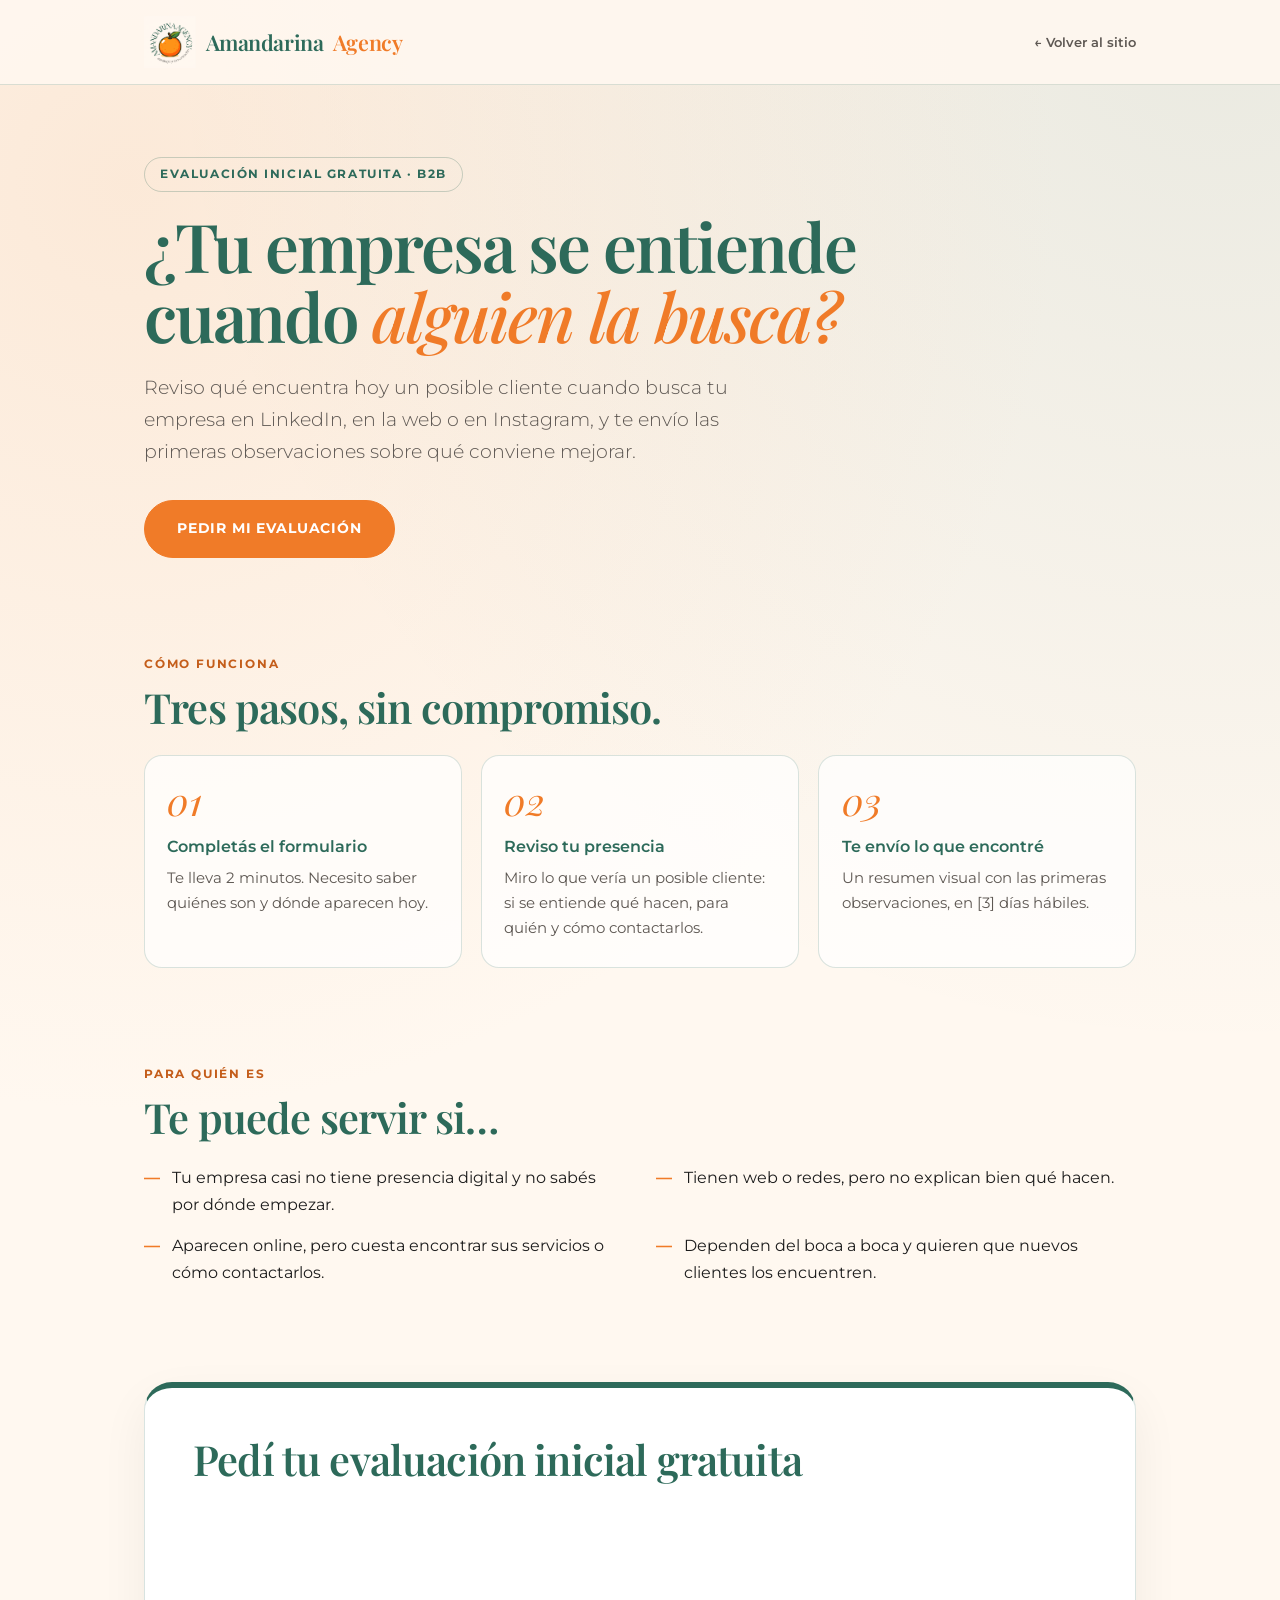
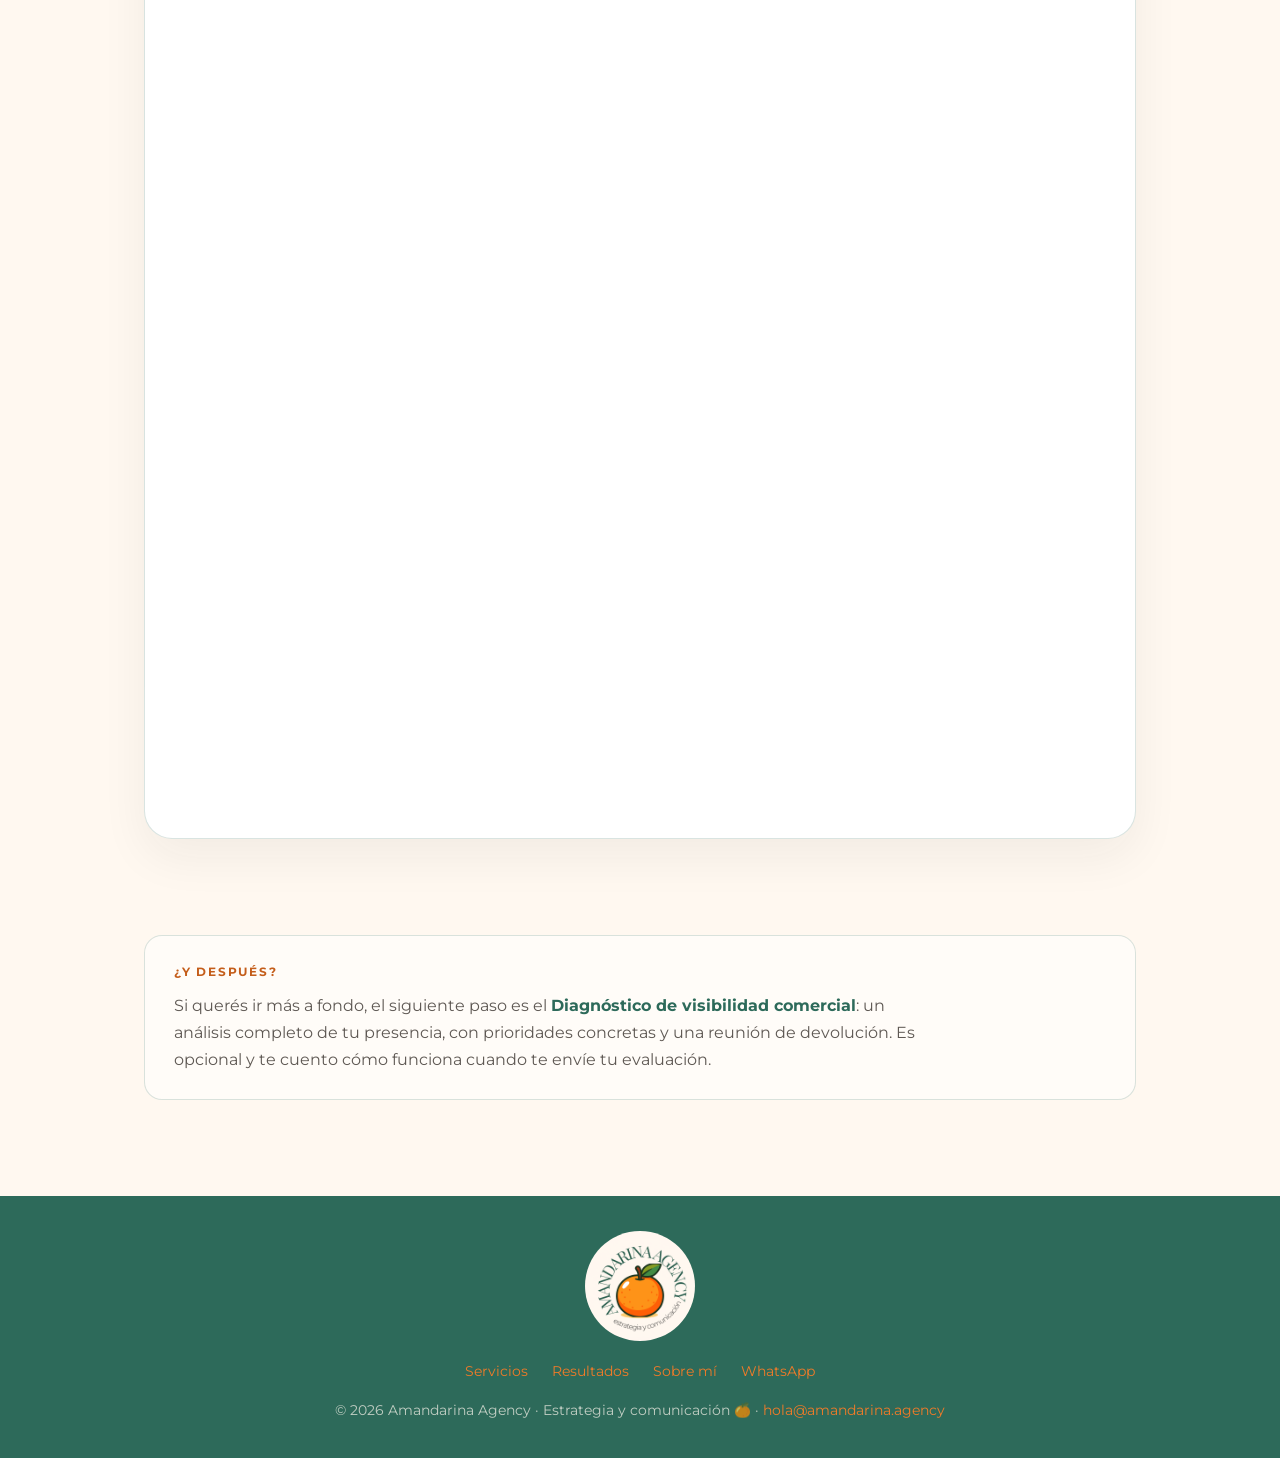
==== evaluacion.html @ 292bc532 "Update evaluacion.html" ====
<!DOCTYPE html>
<html lang="es">
<head>
    <meta charset="UTF-8">
    <meta name="viewport" content="width=device-width, initial-scale=1.0">
    <title>Evaluación inicial gratuita — Amandarina Agency</title>
    <meta name="description" content="Evaluación inicial gratuita: reviso qué encuentra hoy un posible cliente cuando busca tu empresa y te envío las primeras observaciones.">
    <link rel="icon" href="estrategia y comunicacion.png">
    <link rel="canonical" href="https://amandarina.agency/evaluacion">
    <meta property="og:title" content="Evaluación inicial gratuita · Amandarina Agency">
    <meta property="og:description" content="¿Tu empresa se entiende cuando alguien la busca? Reviso qué encuentra hoy un posible cliente y te envío las primeras observaciones.">
    <meta property="og:image" content="https://amandarina.agency/estrategia%20y%20comunicacion.png">
    <link rel="preconnect" href="https://fonts.googleapis.com">
    <link rel="preconnect" href="https://fonts.gstatic.com" crossorigin>
    <link href="https://fonts.googleapis.com/css2?family=Playfair+Display:ital,wght@0,400;0,600;1,500&family=Playfair+Display+SC:wght@400;700&family=Montserrat:wght@300;400;500;600;700&display=swap" rel="stylesheet">
    <style>
        :root {
            --color-bg: #FFF8F0;
            --color-text: #1C1C1C;
            --color-text-soft: #5E5853;
            --color-accent: #F07B28;
            --color-accent-dark: #C45D1A;
            --color-green: #2D6A5A;
            --color-border: rgba(45, 106, 90, 0.18);
            --font-heading: 'Playfair Display', Georgia, serif;
            --font-heading-sc: 'Playfair Display SC', Georgia, serif;
            --font-body: 'Montserrat', system-ui, sans-serif;
            --max-width: 1040px;
            --radius-lg: 28px;
            --radius-md: 18px;
        }
        *, *::before, *::after { box-sizing: border-box; margin: 0; padding: 0; }
        body {
            font-family: var(--font-body);
            color: var(--color-text);
            background:
                radial-gradient(circle at 10% 6%, rgba(246, 209, 177, 0.38), transparent 30%),
                radial-gradient(circle at 95% 0%, rgba(45, 106, 90, 0.10), transparent 32%),
                var(--color-bg);
            line-height: 1.7;
            font-size: 16px;
            -webkit-font-smoothing: antialiased;
        }
        a { color: var(--color-accent-dark); text-decoration: none; }
        a:hover { color: var(--color-green); }
        .container { max-width: var(--max-width); margin: 0 auto; padding: 0 1.5rem; }

        .nav { border-bottom: 1px solid var(--color-border); background: rgba(255, 248, 240, 0.9); }
        .nav-inner { max-width: var(--max-width); margin: 0 auto; padding: 1rem 1.5rem; display: flex; justify-content: space-between; align-items: center; gap: 1rem; }
        .nav-logo { font-family: var(--font-heading); font-size: 1.35rem; font-weight: 600; color: var(--color-green); letter-spacing: -0.02em; display: flex; align-items: center; gap: 0.6rem; }
        .nav-logo img { width: 52px; height: 52px; }
        .nav-logo span { color: var(--color-accent); }
        .nav-back { font-size: 0.82rem; font-weight: 600; color: var(--color-text-soft); }

        .hero { padding: 4.5rem 0 3rem; }
        .tag { display: inline-block; font-size: 0.75rem; font-weight: 700; letter-spacing: 0.13em; text-transform: uppercase; color: var(--color-green); padding: 0.4rem 0.95rem; border: 1px solid rgba(45, 106, 90, 0.25); border-radius: 50px; margin-bottom: 1.2rem; }
        h1 { font-family: var(--font-heading); font-weight: 600; font-size: clamp(2.3rem, 5.5vw, 4.2rem); line-height: 1.04; letter-spacing: -0.03em; color: var(--color-green); max-width: 820px; margin-bottom: 1.3rem; text-wrap: balance; }
        h1 em { color: var(--color-accent); font-weight: 500; }
        .hero-sub { font-size: clamp(1rem, 1.6vw, 1.18rem); font-weight: 300; color: var(--color-text-soft); max-width: 640px; margin-bottom: 2rem; }

        .btn { display: inline-flex; align-items: center; justify-content: center; padding: 1rem 2rem; min-height: 48px; background: var(--color-accent); color: #fff; font-family: var(--font-body); font-size: 0.86rem; font-weight: 700; letter-spacing: 0.06em; text-transform: uppercase; border: 1px solid var(--color-accent); border-radius: 50px; cursor: pointer; transition: all 0.3s ease; }
        .btn:hover { background: var(--color-accent-dark); border-color: var(--color-accent-dark); color: #fff; }
        .btn:disabled { opacity: 0.6; cursor: wait; }

        .section { padding: 3rem 0; }
        .label { font-size: 0.75rem; font-weight: 700; letter-spacing: 0.15em; text-transform: uppercase; color: var(--color-accent-dark); margin-bottom: 0.6rem; }
        h2 { font-family: var(--font-heading); font-weight: 600; font-size: clamp(1.8rem, 3.6vw, 2.6rem); line-height: 1.1; color: var(--color-green); margin-bottom: 1.6rem; letter-spacing: -0.02em; }

        .steps { display: grid; grid-template-columns: repeat(3, minmax(0, 1fr)); gap: 1.2rem; }
        .step { background: rgba(255, 255, 255, 0.7); border: 1px solid var(--color-border); border-radius: var(--radius-md); padding: 1.6rem 1.4rem; }
        .step-number { font-family: var(--font-heading); font-style: italic; font-size: 2.4rem; line-height: 1; color: var(--color-accent); margin-bottom: 0.8rem; }
        .step h3 { font-size: 1rem; font-weight: 600; color: var(--color-green); margin-bottom: 0.4rem; }
        .step p { font-size: 0.92rem; color: var(--color-text-soft); font-weight: 400; }

        .fit { display: grid; grid-template-columns: repeat(2, minmax(0, 1fr)); gap: 0.9rem 2rem; list-style: none; }
        .fit li { display: flex; gap: 0.75rem; font-size: 0.98rem; color: var(--color-text); }
        .fit li::before { content: '—'; color: var(--color-accent); font-weight: 700; flex-shrink: 0; }

        .form-wrap { background: #FFFFFF; border: 1px solid var(--color-border); border-top: 6px solid var(--color-green); border-radius: var(--radius-lg); padding: clamp(1.8rem, 4vw, 3rem); box-shadow: 0 18px 48px rgba(28,28,28,0.06); }
        .form-wrap h2 { margin-bottom: 0.5rem; }
        .form-wrap .form-intro { color: var(--color-text-soft); margin-bottom: 1.5rem; font-weight: 300; }
        .form-wrap iframe { display: block; width: 100%; border: 0; }
        form { display: grid; grid-template-columns: repeat(2, minmax(0, 1fr)); gap: 1.2rem 1.4rem; }
        .field { display: flex; flex-direction: column; gap: 0.4rem; }
        .field.full { grid-column: 1 / -1; }
        label, legend { font-size: 0.85rem; font-weight: 600; color: var(--color-bg); }
        .hint { font-weight: 400; color: rgba(255, 248, 240, 0.72); }
        input[type="text"], input[type="email"], input[type="tel"], input[type="url"], textarea {
            width: 100%; font-family: var(--font-body); font-size: 0.95rem; color: var(--color-text);
            background: var(--color-bg); border: 1px solid transparent; border-radius: 12px; padding: 0.8rem 1rem; min-height: 48px;
        }
        textarea { min-height: 110px; resize: vertical; }
        input:focus, textarea:focus { outline: 3px solid var(--color-accent); outline-offset: 1px; }
        fieldset { border: none; display: flex; flex-direction: column; gap: 0.55rem; }
        .radio { display: flex; align-items: center; gap: 0.7rem; font-size: 0.95rem; font-weight: 400; cursor: pointer; min-height: 32px; }
        .radio input { width: 18px; height: 18px; accent-color: var(--color-accent); }
        .form-footer { grid-column: 1 / -1; display: flex; flex-wrap: wrap; align-items: center; gap: 1rem 1.6rem; margin-top: 0.4rem; }
        .form-note { font-size: 0.82rem; color: rgba(255, 248, 240, 0.78); max-width: 460px; }
        .form-status { grid-column: 1 / -1; font-size: 0.95rem; }
        .success { display: none; text-align: center; padding: 2rem 1rem; }
        .success h3 { font-family: var(--font-heading); font-size: 1.9rem; font-weight: 600; margin-bottom: 0.6rem; }
        .success p { color: rgba(255, 248, 240, 0.85); max-width: 520px; margin: 0 auto; }

        .next { border: 1px solid var(--color-border); border-radius: var(--radius-md); padding: 1.6rem 1.8rem; background: rgba(255, 255, 255, 0.55); }
        .next p { color: var(--color-text-soft); max-width: 760px; }
        .next strong { color: var(--color-green); }

        .proof-mini { margin-top: 2.2rem; display: flex; align-items: center; gap: 1.4rem; padding: 1.3rem 1.6rem; border: 1px solid var(--color-border); border-radius: var(--radius-md); background: rgba(255, 255, 255, 0.55); }
        .proof-mini-num { font-family: var(--font-heading); font-size: 2.8rem; line-height: 1; font-weight: 600; color: var(--color-accent); flex-shrink: 0; }
        .proof-mini p { color: var(--color-text-soft); font-size: 0.95rem; }
        .proof-mini strong { color: var(--color-green); }
        .proof-mini a { font-weight: 600; white-space: nowrap; }
        .footer-logo { width: 110px; height: 110px; border-radius: 50%; margin: 0 auto 1.2rem; display: block; }
        .footer-links { display: flex; gap: 1.5rem; justify-content: center; margin-bottom: 1rem; list-style: none; flex-wrap: wrap; }
        .footer { margin-top: 3rem; background: var(--color-green); color: rgba(255, 248, 240, 0.7); padding: 2.2rem 1.5rem; text-align: center; font-size: 0.85rem; }
        .footer a { color: var(--color-accent); }

        @media (max-width: 760px) {
            .steps, .fit, form { grid-template-columns: 1fr; }
            .proof-mini { flex-direction: column; align-items: flex-start; }
            .hero { padding-top: 3rem; }
        }
    </style>
</head>
<body>

    <nav class="nav">
        <div class="nav-inner">
            <a href="index.html" class="nav-logo"><img src="estrategia y comunicacion.png" alt="">Amandarina <span>Agency</span></a>
            <a href="index.html" class="nav-back">← Volver al sitio</a>
        </div>
    </nav>

    <main>
        <section class="hero">
            <div class="container">
                <div class="tag">Evaluación inicial gratuita · B2B</div>
                <h1>¿Tu empresa se entiende cuando <em>alguien la busca?</em></h1>
                <p class="hero-sub">Reviso qué encuentra hoy un posible cliente cuando busca tu empresa en LinkedIn, en la web o en Instagram, y te envío las primeras observaciones sobre qué conviene mejorar.</p>
                <a href="#formulario" class="btn">Pedir mi evaluación</a>
            </div>
        </section>

        <section class="section">
            <div class="container">
                <div class="label">Cómo funciona</div>
                <h2>Tres pasos, sin compromiso.</h2>
                <div class="steps">
                    <div class="step">
                        <div class="step-number">01</div>
                        <h3>Completás el formulario</h3>
                        <p>Te lleva 2 minutos. Necesito saber quiénes son y dónde aparecen hoy.</p>
                    </div>
                    <div class="step">
                        <div class="step-number">02</div>
                        <h3>Reviso tu presencia</h3>
                        <p>Miro lo que vería un posible cliente: si se entiende qué hacen, para quién y cómo contactarlos.</p>
                    </div>
                    <div class="step">
                        <div class="step-number">03</div>
                        <h3>Te envío lo que encontré</h3>
                        <p>Un resumen visual con las primeras observaciones, en [3] días hábiles.</p>
                    </div>
                </div>
            </div>
        </section>

        <section class="section">
            <div class="container">
                <div class="label">Para quién es</div>
                <h2>Te puede servir si…</h2>
                <ul class="fit">
                    <li>Tu empresa casi no tiene presencia digital y no sabés por dónde empezar.</li>
                    <li>Tienen web o redes, pero no explican bien qué hacen.</li>
                    <li>Aparecen online, pero cuesta encontrar sus servicios o cómo contactarlos.</li>
                    <li>Dependen del boca a boca y quieren que nuevos clientes los encuentren.</li>
                </ul>
              </div>
        </section>

        <section class="section" id="formulario">
            <div class="container">
                <div class="form-wrap">
                    <h2>Pedí tu evaluación inicial gratuita</h2>
             <iframe data-tally-src="https://tally.so/embed/kdV4Rd?alignLeft=1&amp;hideTitle=1&amp;transparentBackground=1&amp;dynamicHeight=1" loading="lazy" width="100%" height="900" frameborder="0" marginheight="0" marginwidth="0" title="Evaluación inicial gratuita"></iframe>
                </div>
            </div>
        </section>

        <section class="section">
            <div class="container">
                <div class="next">
                    <div class="label">¿Y después?</div>
                    <p>Si querés ir más a fondo, el siguiente paso es el <strong>Diagnóstico de visibilidad comercial</strong>: un análisis completo de tu presencia, con prioridades concretas y una reunión de devolución. Es opcional y te cuento cómo funciona cuando te envíe tu evaluación.</p>
                </div>
            </div>
        </section>
    </main>

    <footer class="footer">
        <img src="estrategia y comunicacion.png" alt="Amandarina Agency" class="footer-logo">
        <ul class="footer-links">
            <li><a href="index.html#servicios">Servicios</a></li>
            <li><a href="index.html#clientes">Resultados</a></li>
            <li><a href="index.html#sobre-mi">Sobre mí</a></li>
            <li><a href="https://wa.me/5492994624587" target="_blank" rel="noopener noreferrer">WhatsApp</a></li>
        </ul>
        <p>© 2026 Amandarina Agency · Estrategia y comunicación 🍊 · <a href="mailto:hola@amandarina.agency">hola@amandarina.agency</a></p>
    </footer>

    <script>
        var d = document, w = "https://tally.so/widgets/embed.js";
        var v = function () { if (typeof Tally !== "undefined") { Tally.loadEmbeds(); } else { d.querySelectorAll("iframe[data-tally-src]:not([src])").forEach(function (e) { e.src = e.dataset.tallySrc; }); } };
        if (typeof Tally !== "undefined") { v(); } else if (d.querySelector('script[src="' + w + '"]') == null) { var s = d.createElement("script"); s.src = w; s.onload = v; s.onerror = v; d.body.appendChild(s); }
    </script>
</body>
</html>
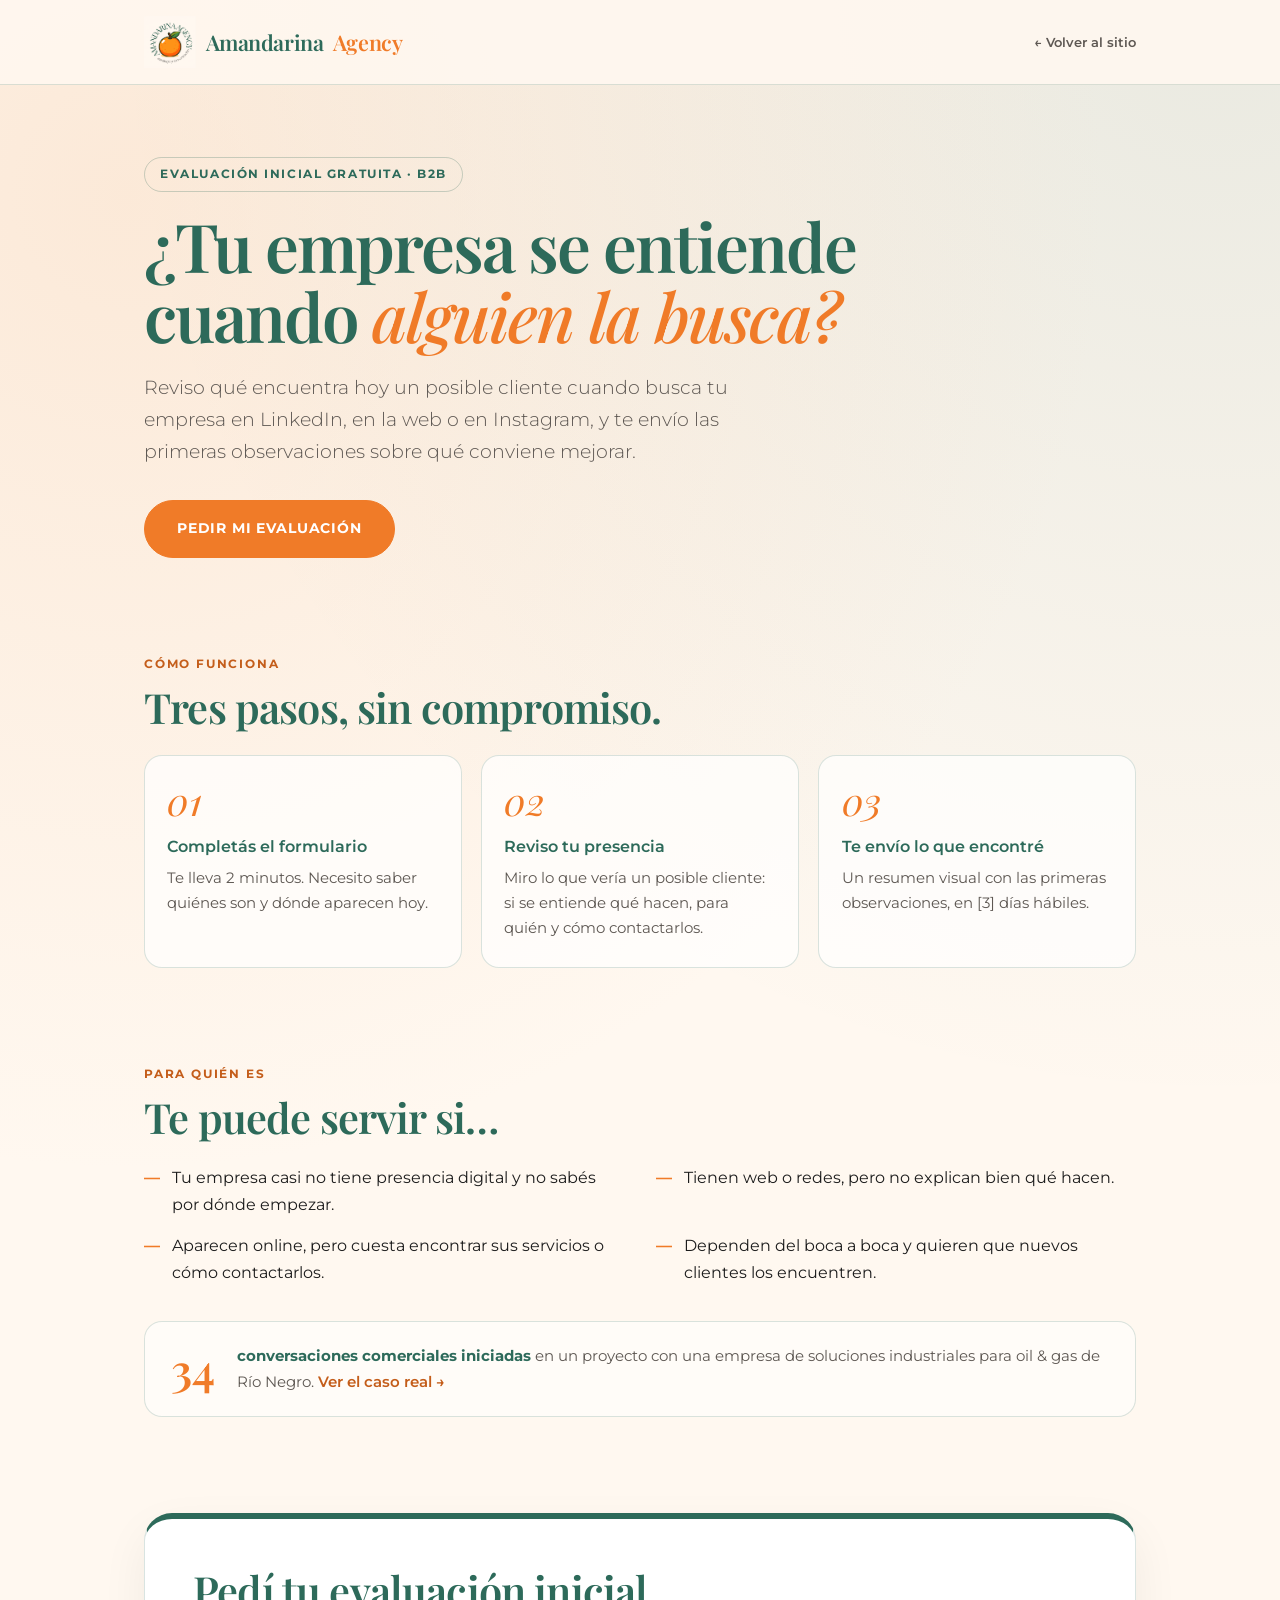
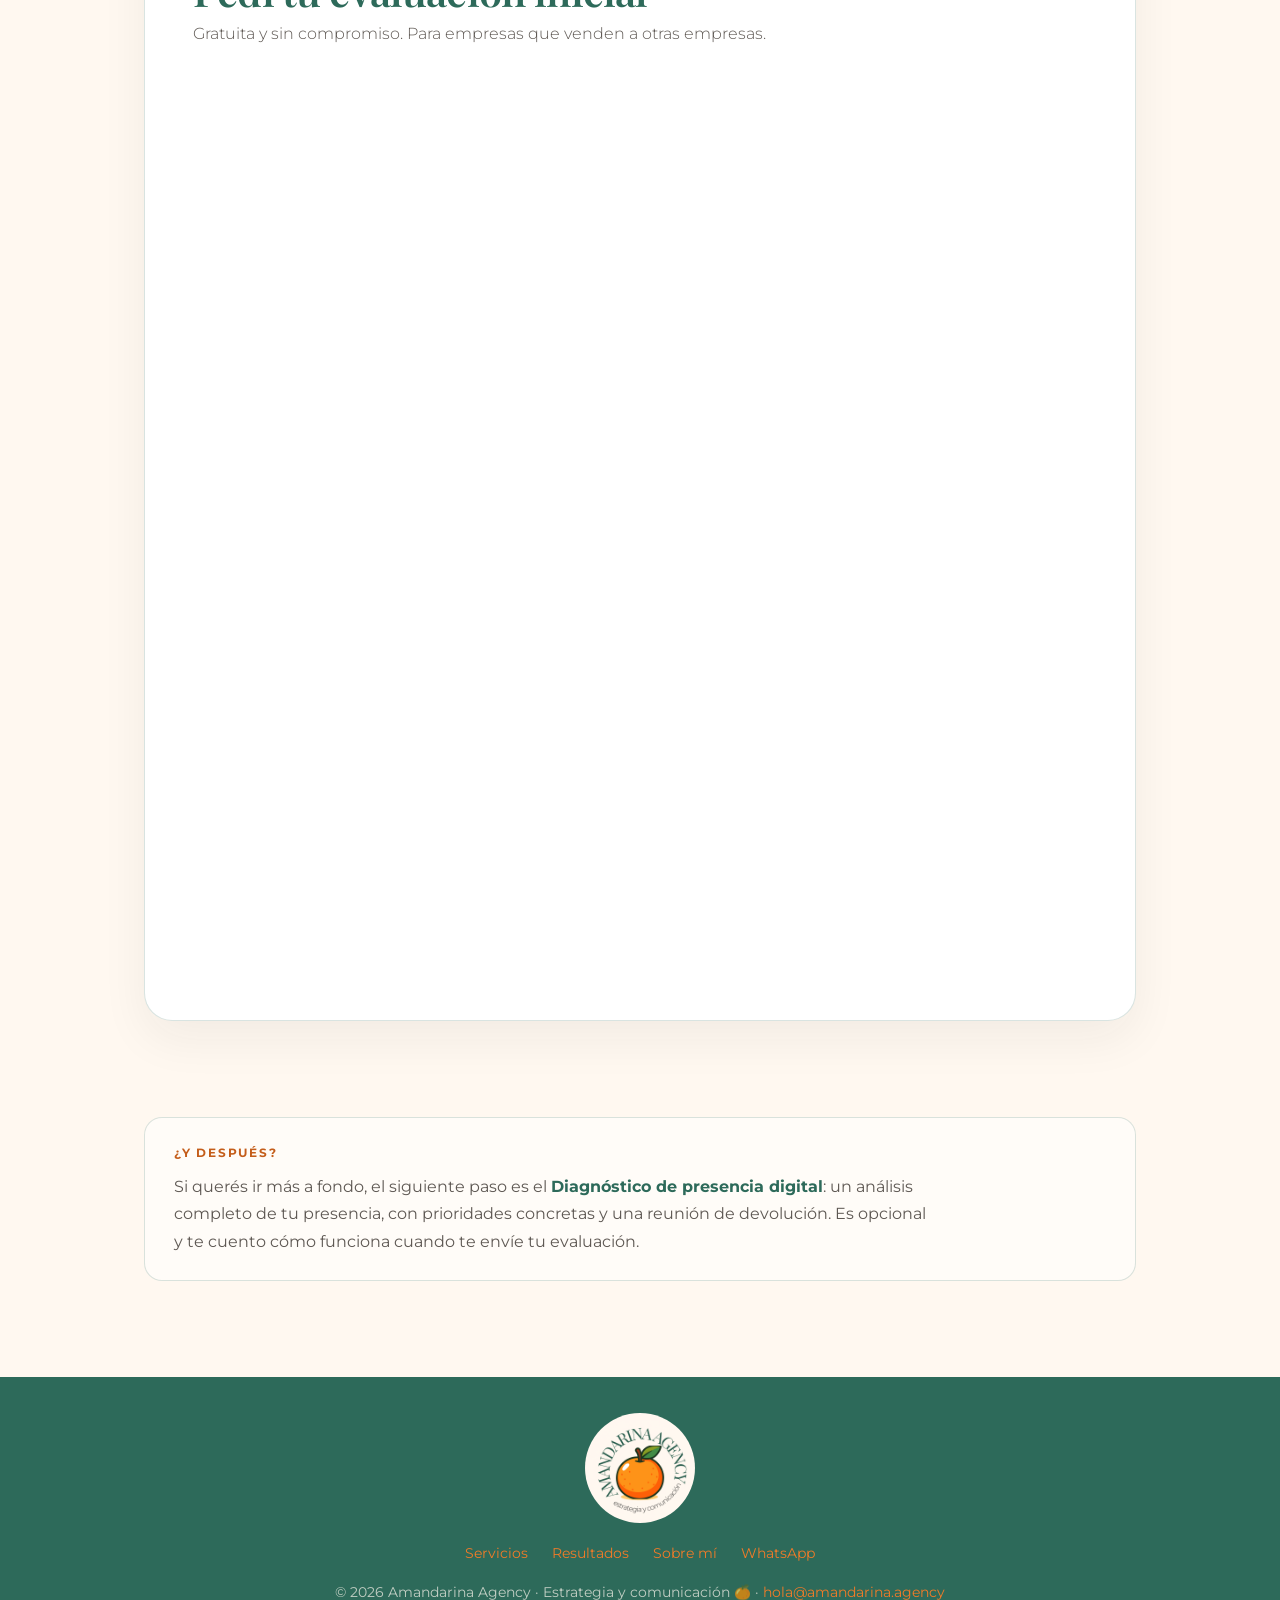
==== commit c02c7021: "Add files via upload" ====
--- a/evaluacion.html
+++ b/evaluacion.html
@@ -175,14 +175,19 @@
                     <li>Aparecen online, pero cuesta encontrar sus servicios o cómo contactarlos.</li>
                     <li>Dependen del boca a boca y quieren que nuevos clientes los encuentren.</li>
                 </ul>
-              </div>
+                <div class="proof-mini">
+                    <div class="proof-mini-num">34</div>
+                    <p><strong>conversaciones comerciales iniciadas</strong> en un proyecto con una empresa de soluciones industriales para oil &amp; gas de Río Negro. <a href="index.html#clientes">Ver el caso real →</a></p>
+                </div>
+            </div>
         </section>
 
         <section class="section" id="formulario">
             <div class="container">
                 <div class="form-wrap">
-                    <h2>Pedí tu evaluación inicial gratuita</h2>
-             <iframe data-tally-src="https://tally.so/embed/kdV4Rd?alignLeft=1&amp;hideTitle=1&amp;transparentBackground=1&amp;dynamicHeight=1" loading="lazy" width="100%" height="900" frameborder="0" marginheight="0" marginwidth="0" title="Evaluación inicial gratuita"></iframe>
+                    <h2>Pedí tu evaluación inicial</h2>
+                    <p class="form-intro">Gratuita y sin compromiso. Para empresas que venden a otras empresas.</p>
+                    <iframe data-tally-src="https://tally.so/embed/kdV4Rd?alignLeft=1&amp;hideTitle=1&amp;transparentBackground=1&amp;dynamicHeight=1" loading="lazy" width="100%" height="900" frameborder="0" marginheight="0" marginwidth="0" title="Evaluación inicial gratuita"></iframe>
                 </div>
             </div>
         </section>
@@ -191,7 +196,7 @@
             <div class="container">
                 <div class="next">
                     <div class="label">¿Y después?</div>
-                    <p>Si querés ir más a fondo, el siguiente paso es el <strong>Diagnóstico de visibilidad comercial</strong>: un análisis completo de tu presencia, con prioridades concretas y una reunión de devolución. Es opcional y te cuento cómo funciona cuando te envíe tu evaluación.</p>
+                    <p>Si querés ir más a fondo, el siguiente paso es el <strong>Diagnóstico de presencia digital</strong>: un análisis completo de tu presencia, con prioridades concretas y una reunión de devolución. Es opcional y te cuento cómo funciona cuando te envíe tu evaluación.</p>
                 </div>
             </div>
         </section>
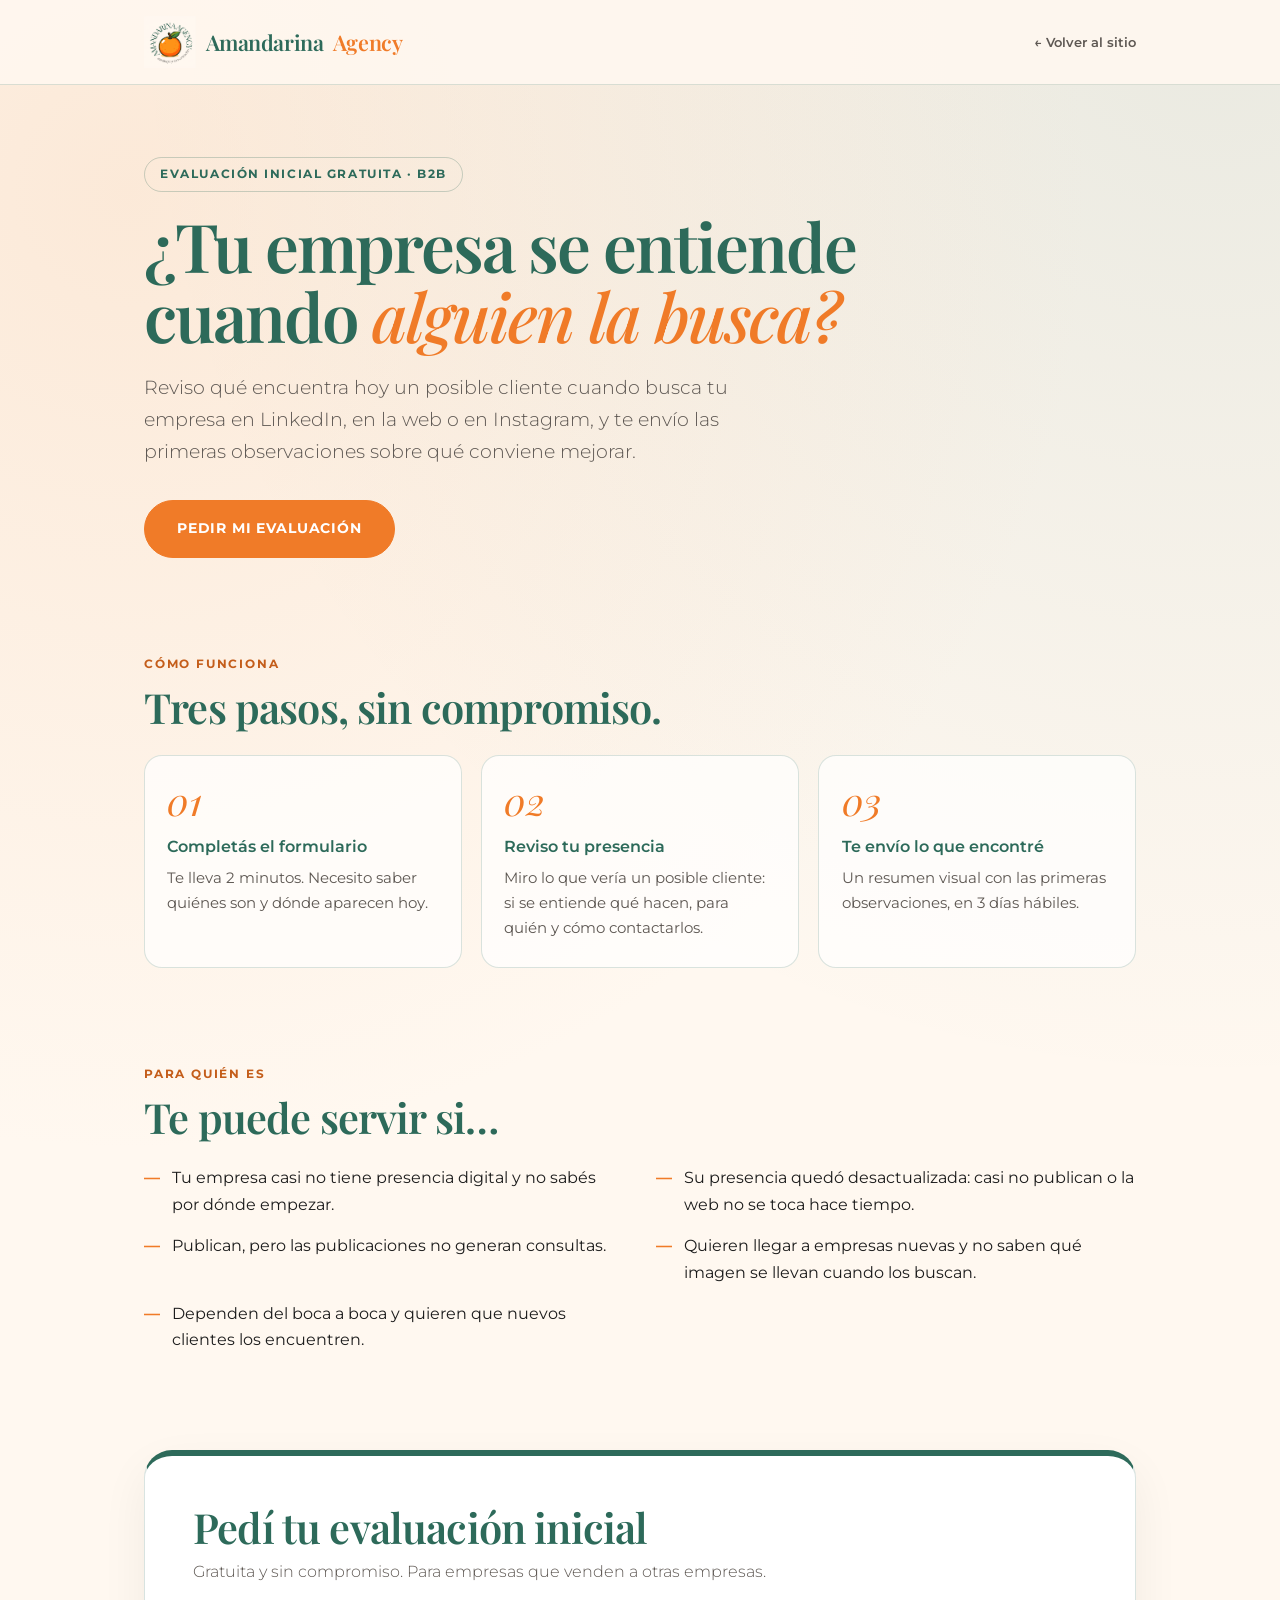
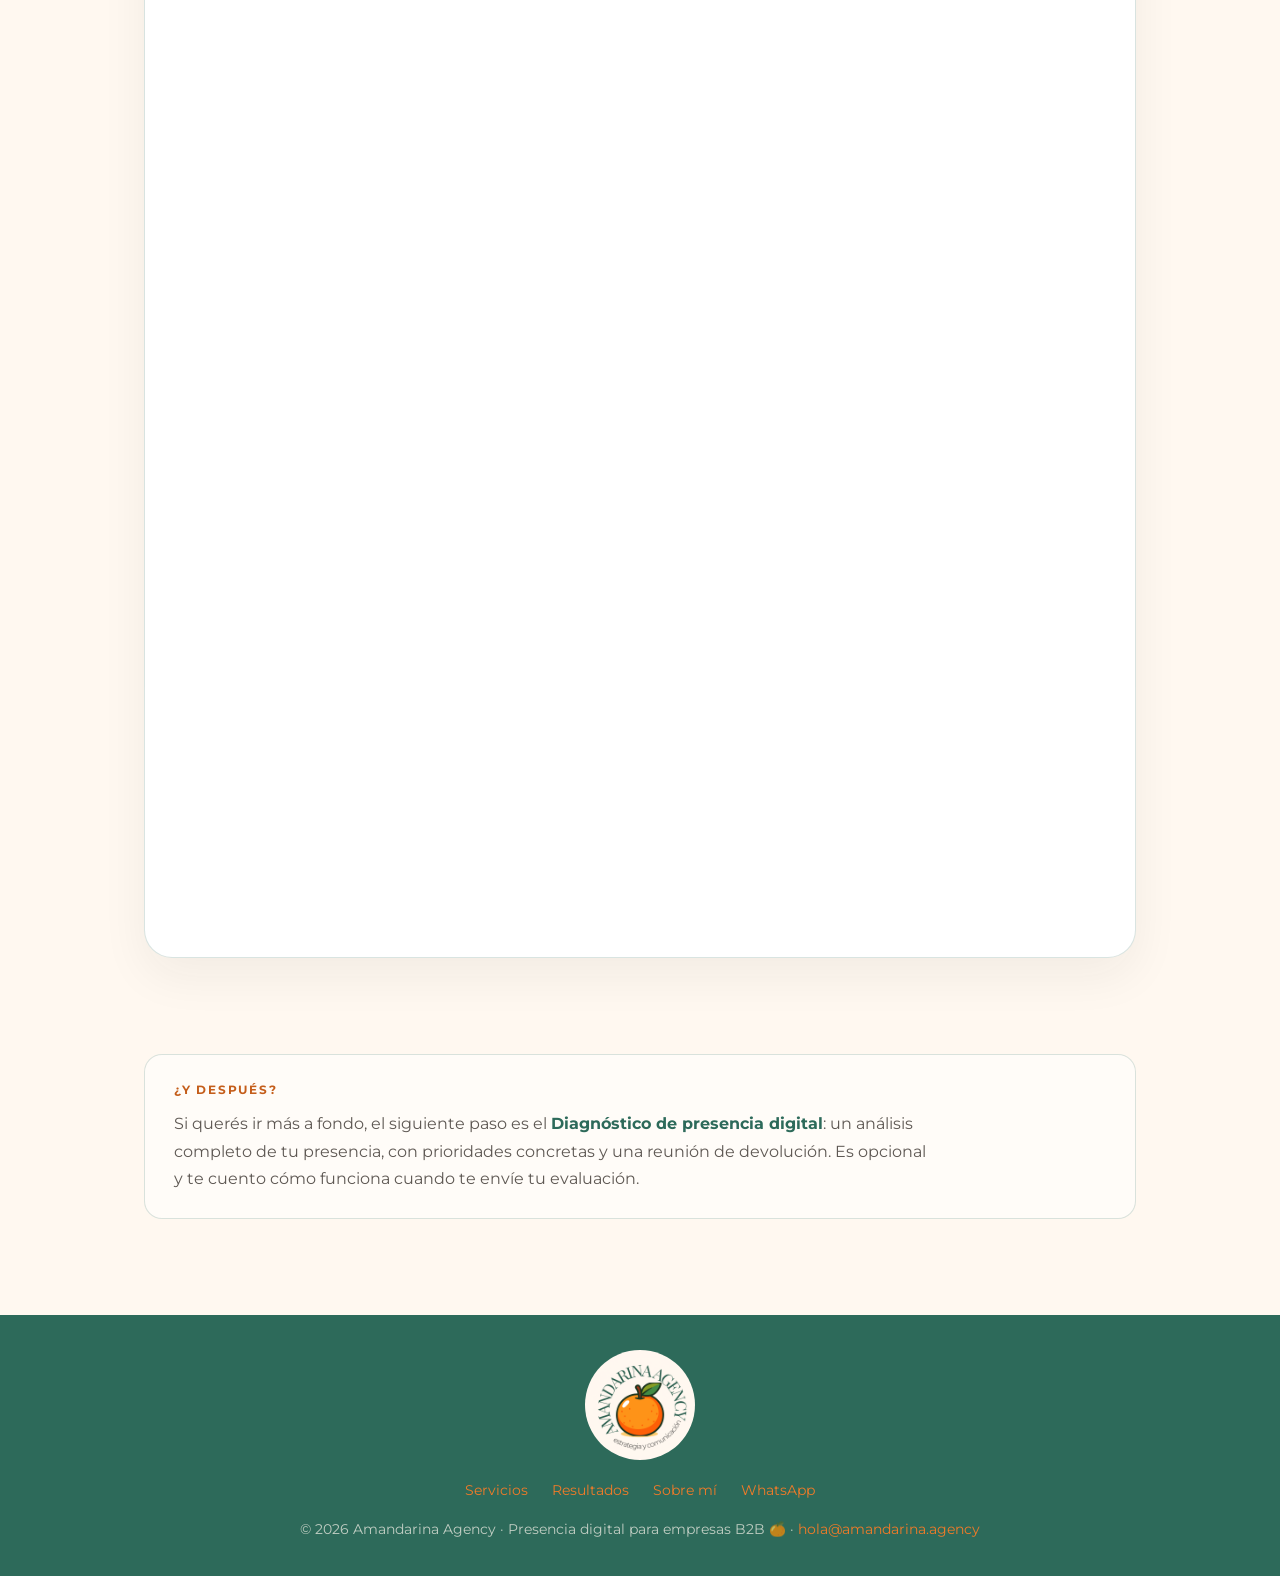
==== commit d07c3e8b: "Add files via upload" ====
--- a/evaluacion.html
+++ b/evaluacion.html
@@ -159,7 +159,7 @@
                     <div class="step">
                         <div class="step-number">03</div>
                         <h3>Te envío lo que encontré</h3>
-                        <p>Un resumen visual con las primeras observaciones, en [3] días hábiles.</p>
+                        <p>Un resumen visual con las primeras observaciones, en 3 días hábiles.</p>
                     </div>
                 </div>
             </div>
@@ -171,14 +171,11 @@
                 <h2>Te puede servir si…</h2>
                 <ul class="fit">
                     <li>Tu empresa casi no tiene presencia digital y no sabés por dónde empezar.</li>
-                    <li>Tienen web o redes, pero no explican bien qué hacen.</li>
-                    <li>Aparecen online, pero cuesta encontrar sus servicios o cómo contactarlos.</li>
+                    <li>Su presencia quedó desactualizada: casi no publican o la web no se toca hace tiempo.</li>
+                    <li>Publican, pero las publicaciones no generan consultas.</li>
+                    <li>Quieren llegar a empresas nuevas y no saben qué imagen se llevan cuando los buscan.</li>
                     <li>Dependen del boca a boca y quieren que nuevos clientes los encuentren.</li>
                 </ul>
-                <div class="proof-mini">
-                    <div class="proof-mini-num">34</div>
-                    <p><strong>conversaciones comerciales iniciadas</strong> en un proyecto con una empresa de soluciones industriales para oil &amp; gas de Río Negro. <a href="index.html#clientes">Ver el caso real →</a></p>
-                </div>
             </div>
         </section>
 
@@ -210,7 +207,7 @@
             <li><a href="index.html#sobre-mi">Sobre mí</a></li>
             <li><a href="https://wa.me/5492994624587" target="_blank" rel="noopener noreferrer">WhatsApp</a></li>
         </ul>
-        <p>© 2026 Amandarina Agency · Estrategia y comunicación 🍊 · <a href="mailto:hola@amandarina.agency">hola@amandarina.agency</a></p>
+        <p>© 2026 Amandarina Agency · Presencia digital para empresas B2B 🍊 · <a href="mailto:hola@amandarina.agency">hola@amandarina.agency</a></p>
     </footer>
 
     <script>
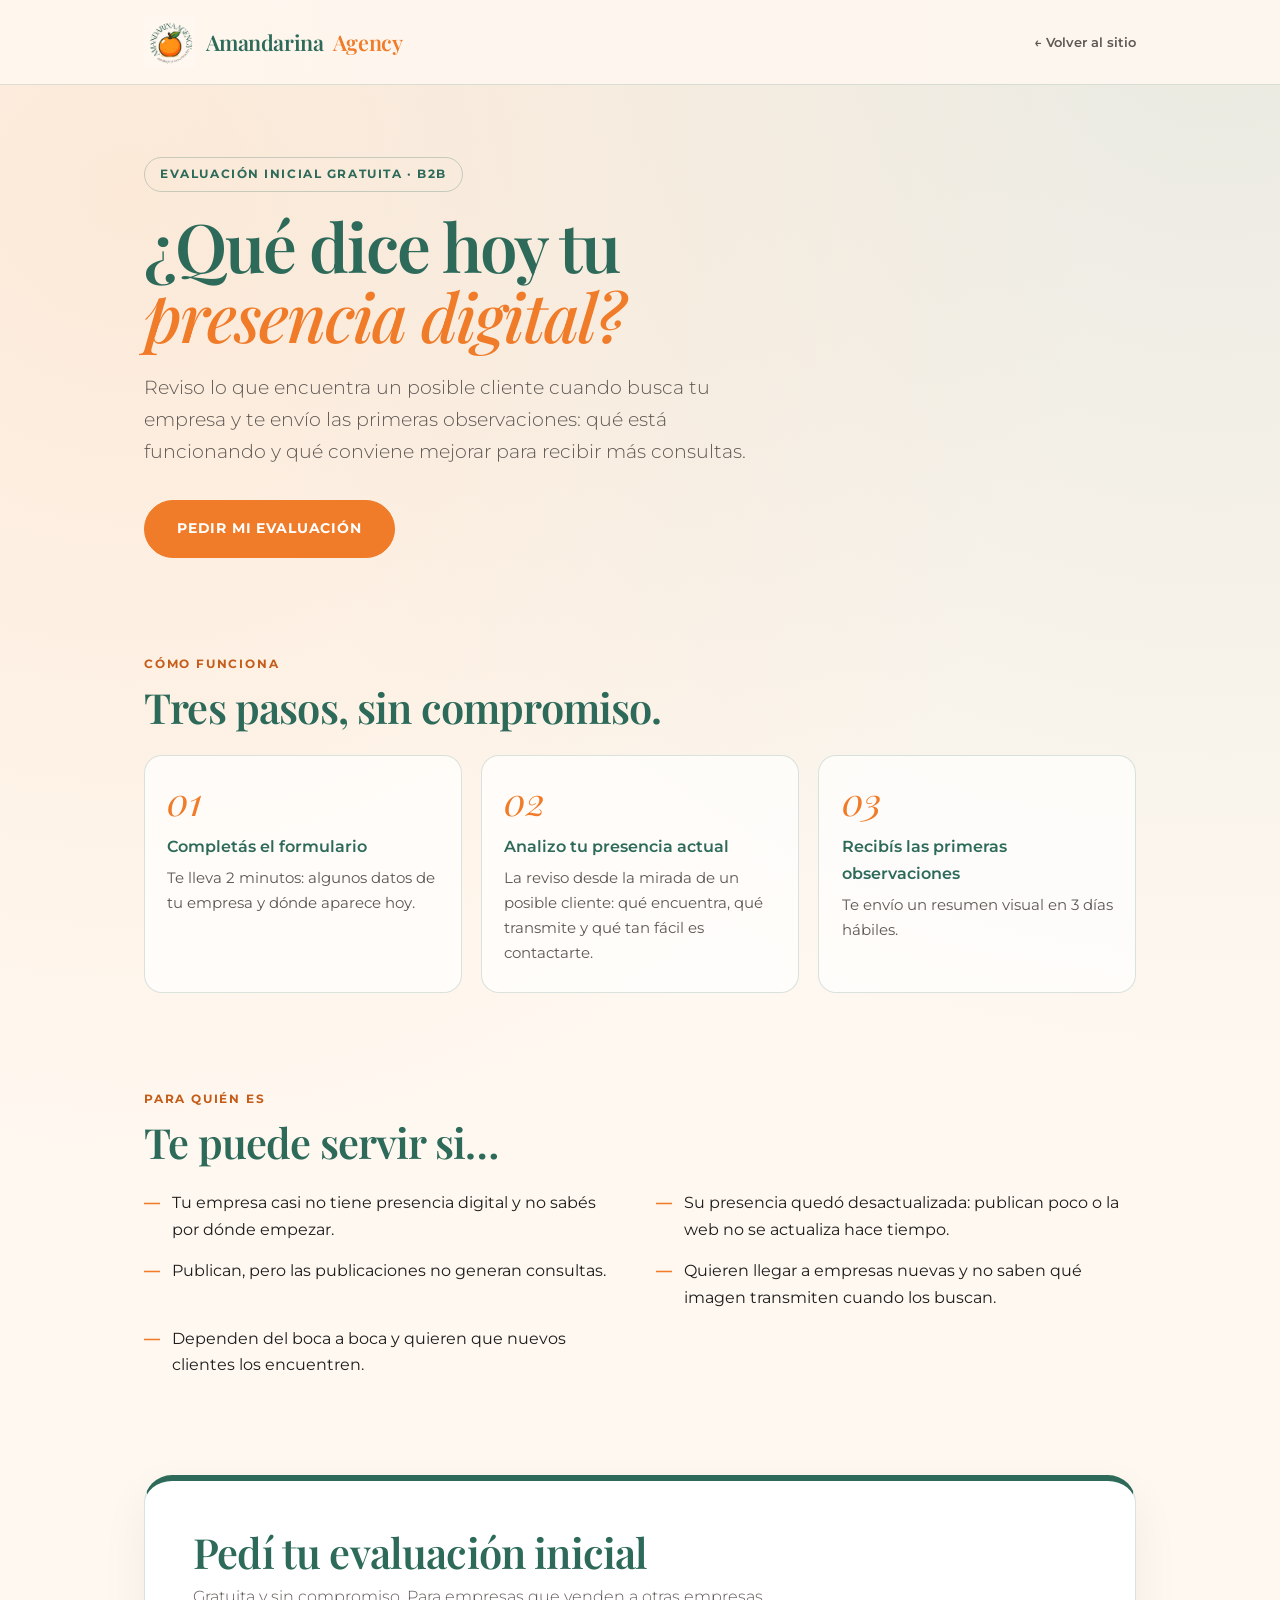
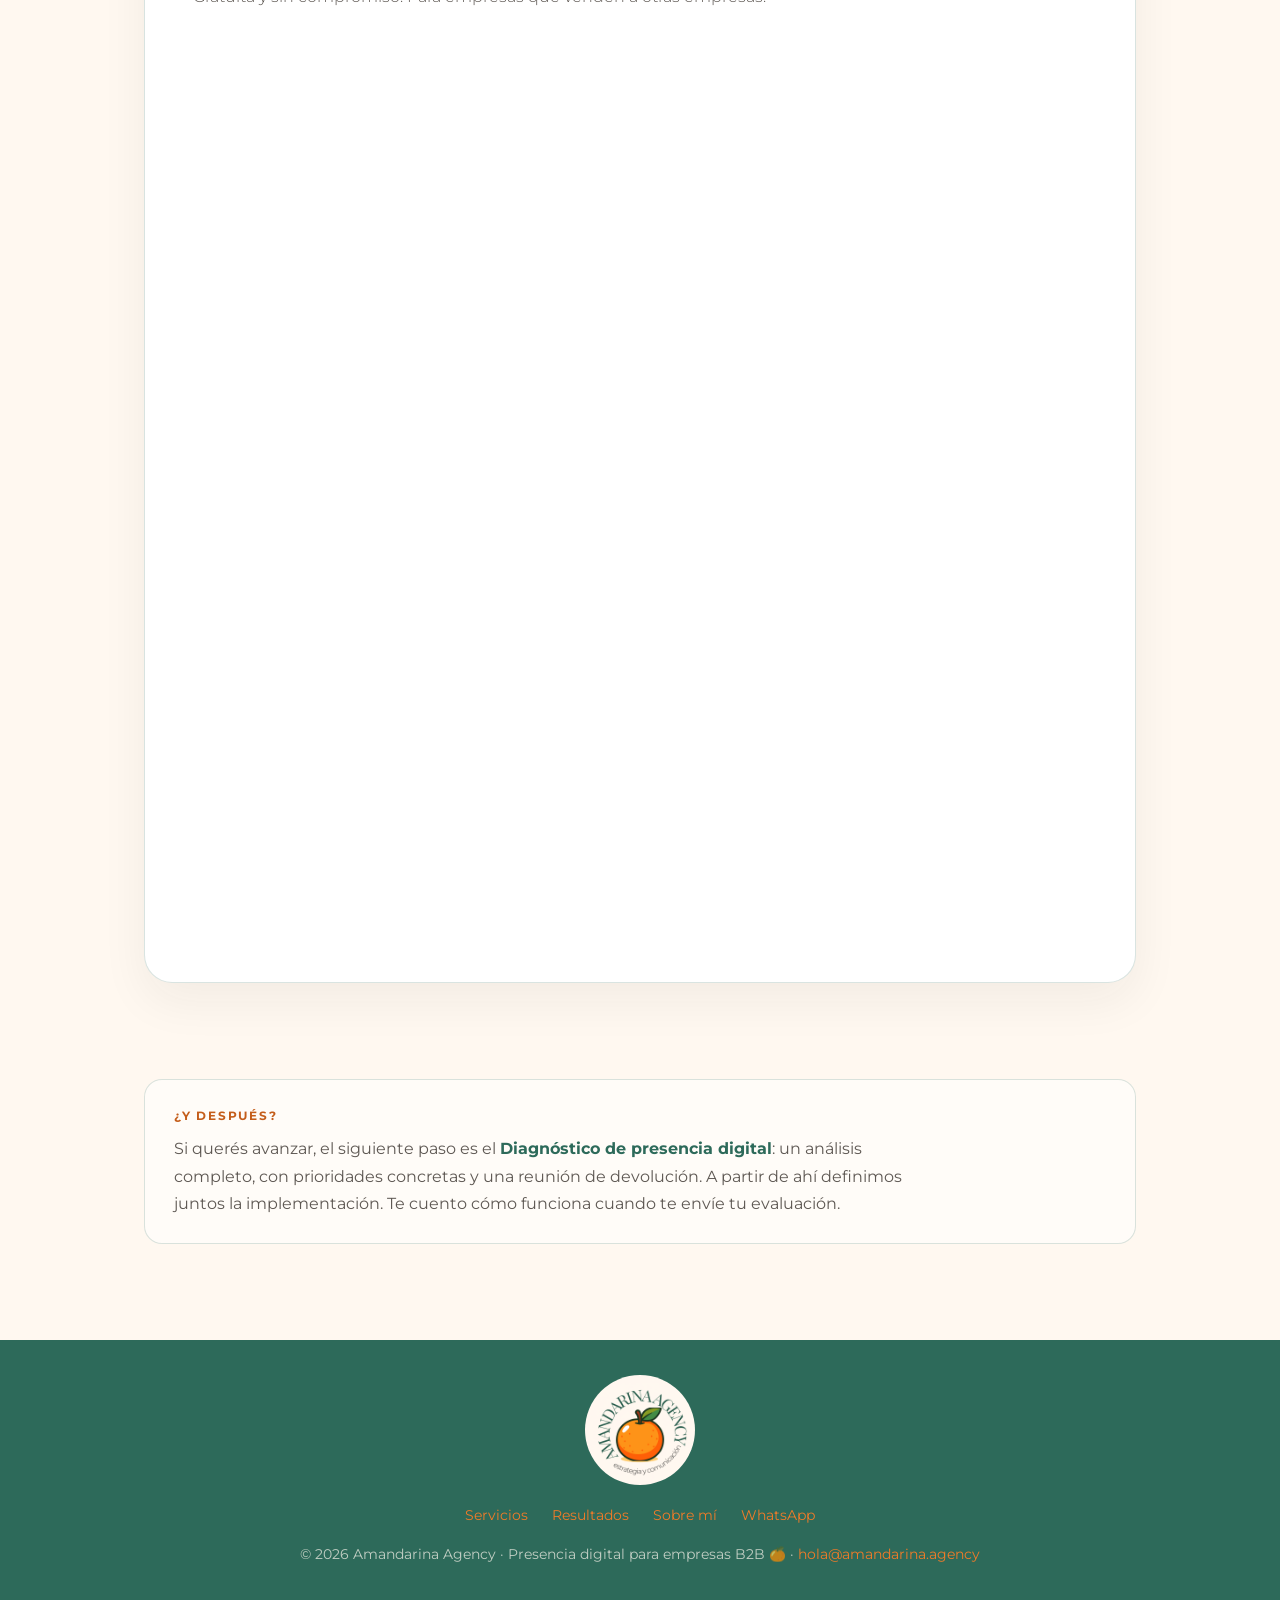
==== commit 126a481a: "Add files via upload" ====
--- a/evaluacion.html
+++ b/evaluacion.html
@@ -8,7 +8,7 @@
     <link rel="icon" href="estrategia y comunicacion.png">
     <link rel="canonical" href="https://amandarina.agency/evaluacion">
     <meta property="og:title" content="Evaluación inicial gratuita · Amandarina Agency">
-    <meta property="og:description" content="¿Tu empresa se entiende cuando alguien la busca? Reviso qué encuentra hoy un posible cliente y te envío las primeras observaciones.">
+    <meta property="og:description" content="¿Qué dice hoy tu presencia digital? Reviso lo que encuentra un posible cliente cuando busca tu empresa y te envío las primeras observaciones.">
     <meta property="og:image" content="https://amandarina.agency/estrategia%20y%20comunicacion.png">
     <link rel="preconnect" href="https://fonts.googleapis.com">
     <link rel="preconnect" href="https://fonts.gstatic.com" crossorigin>
@@ -135,8 +135,8 @@
         <section class="hero">
             <div class="container">
                 <div class="tag">Evaluación inicial gratuita · B2B</div>
-                <h1>¿Tu empresa se entiende cuando <em>alguien la busca?</em></h1>
-                <p class="hero-sub">Reviso qué encuentra hoy un posible cliente cuando busca tu empresa en LinkedIn, en la web o en Instagram, y te envío las primeras observaciones sobre qué conviene mejorar.</p>
+                <h1>¿Qué dice hoy tu <em>presencia digital?</em></h1>
+                <p class="hero-sub">Reviso lo que encuentra un posible cliente cuando busca tu empresa y te envío las primeras observaciones: qué está funcionando y qué conviene mejorar para recibir más consultas.</p>
                 <a href="#formulario" class="btn">Pedir mi evaluación</a>
             </div>
         </section>
@@ -149,17 +149,17 @@
                     <div class="step">
                         <div class="step-number">01</div>
                         <h3>Completás el formulario</h3>
-                        <p>Te lleva 2 minutos. Necesito saber quiénes son y dónde aparecen hoy.</p>
+                        <p>Te lleva 2 minutos: algunos datos de tu empresa y dónde aparece hoy.</p>
                     </div>
                     <div class="step">
                         <div class="step-number">02</div>
-                        <h3>Reviso tu presencia</h3>
-                        <p>Miro lo que vería un posible cliente: si se entiende qué hacen, para quién y cómo contactarlos.</p>
+                        <h3>Analizo tu presencia actual</h3>
+                        <p>La reviso desde la mirada de un posible cliente: qué encuentra, qué transmite y qué tan fácil es contactarte.</p>
                     </div>
                     <div class="step">
                         <div class="step-number">03</div>
-                        <h3>Te envío lo que encontré</h3>
-                        <p>Un resumen visual con las primeras observaciones, en 3 días hábiles.</p>
+                        <h3>Recibís las primeras observaciones</h3>
+                        <p>Te envío un resumen visual en 3 días hábiles.</p>
                     </div>
                 </div>
             </div>
@@ -171,9 +171,9 @@
                 <h2>Te puede servir si…</h2>
                 <ul class="fit">
                     <li>Tu empresa casi no tiene presencia digital y no sabés por dónde empezar.</li>
-                    <li>Su presencia quedó desactualizada: casi no publican o la web no se toca hace tiempo.</li>
+                    <li>Su presencia quedó desactualizada: publican poco o la web no se actualiza hace tiempo.</li>
                     <li>Publican, pero las publicaciones no generan consultas.</li>
-                    <li>Quieren llegar a empresas nuevas y no saben qué imagen se llevan cuando los buscan.</li>
+                    <li>Quieren llegar a empresas nuevas y no saben qué imagen transmiten cuando los buscan.</li>
                     <li>Dependen del boca a boca y quieren que nuevos clientes los encuentren.</li>
                 </ul>
             </div>
@@ -193,7 +193,7 @@
             <div class="container">
                 <div class="next">
                     <div class="label">¿Y después?</div>
-                    <p>Si querés ir más a fondo, el siguiente paso es el <strong>Diagnóstico de presencia digital</strong>: un análisis completo de tu presencia, con prioridades concretas y una reunión de devolución. Es opcional y te cuento cómo funciona cuando te envíe tu evaluación.</p>
+                    <p>Si querés avanzar, el siguiente paso es el <strong>Diagnóstico de presencia digital</strong>: un análisis completo, con prioridades concretas y una reunión de devolución. A partir de ahí definimos juntos la implementación. Te cuento cómo funciona cuando te envíe tu evaluación.</p>
                 </div>
             </div>
         </section>
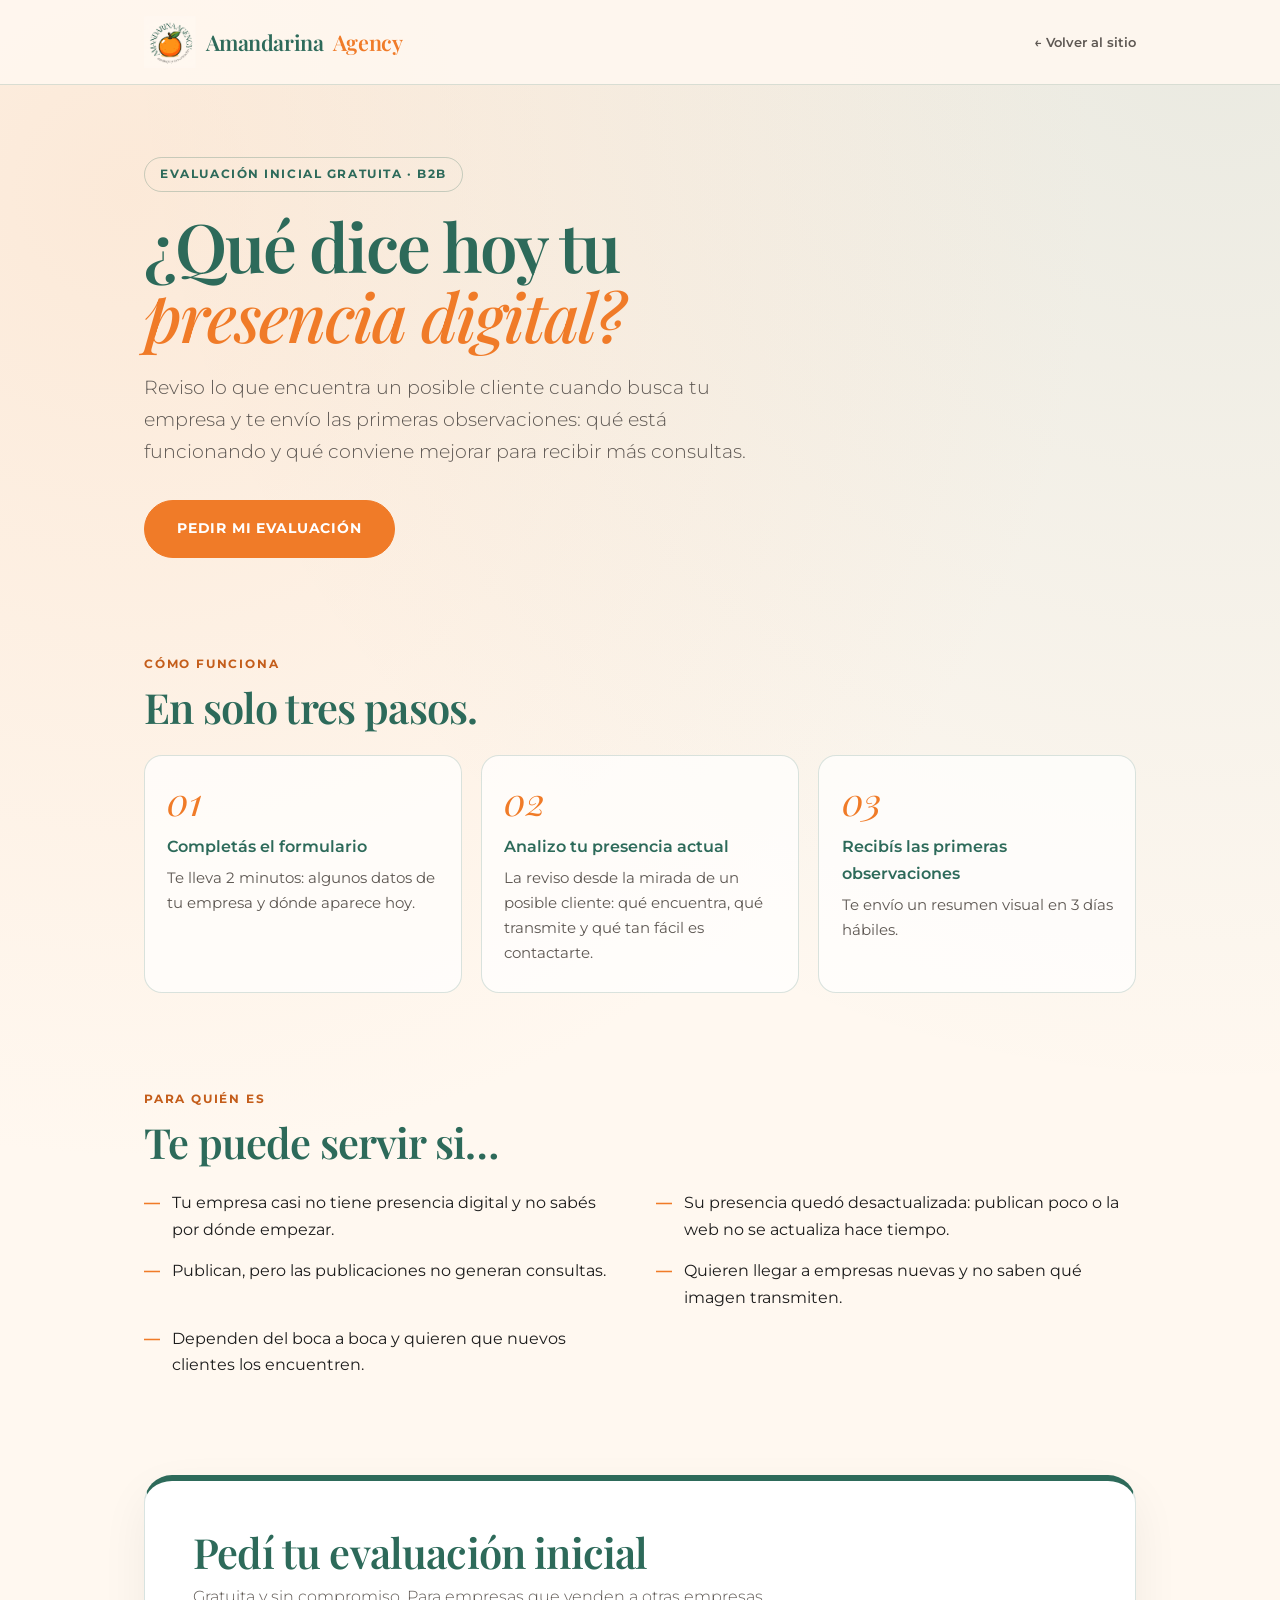
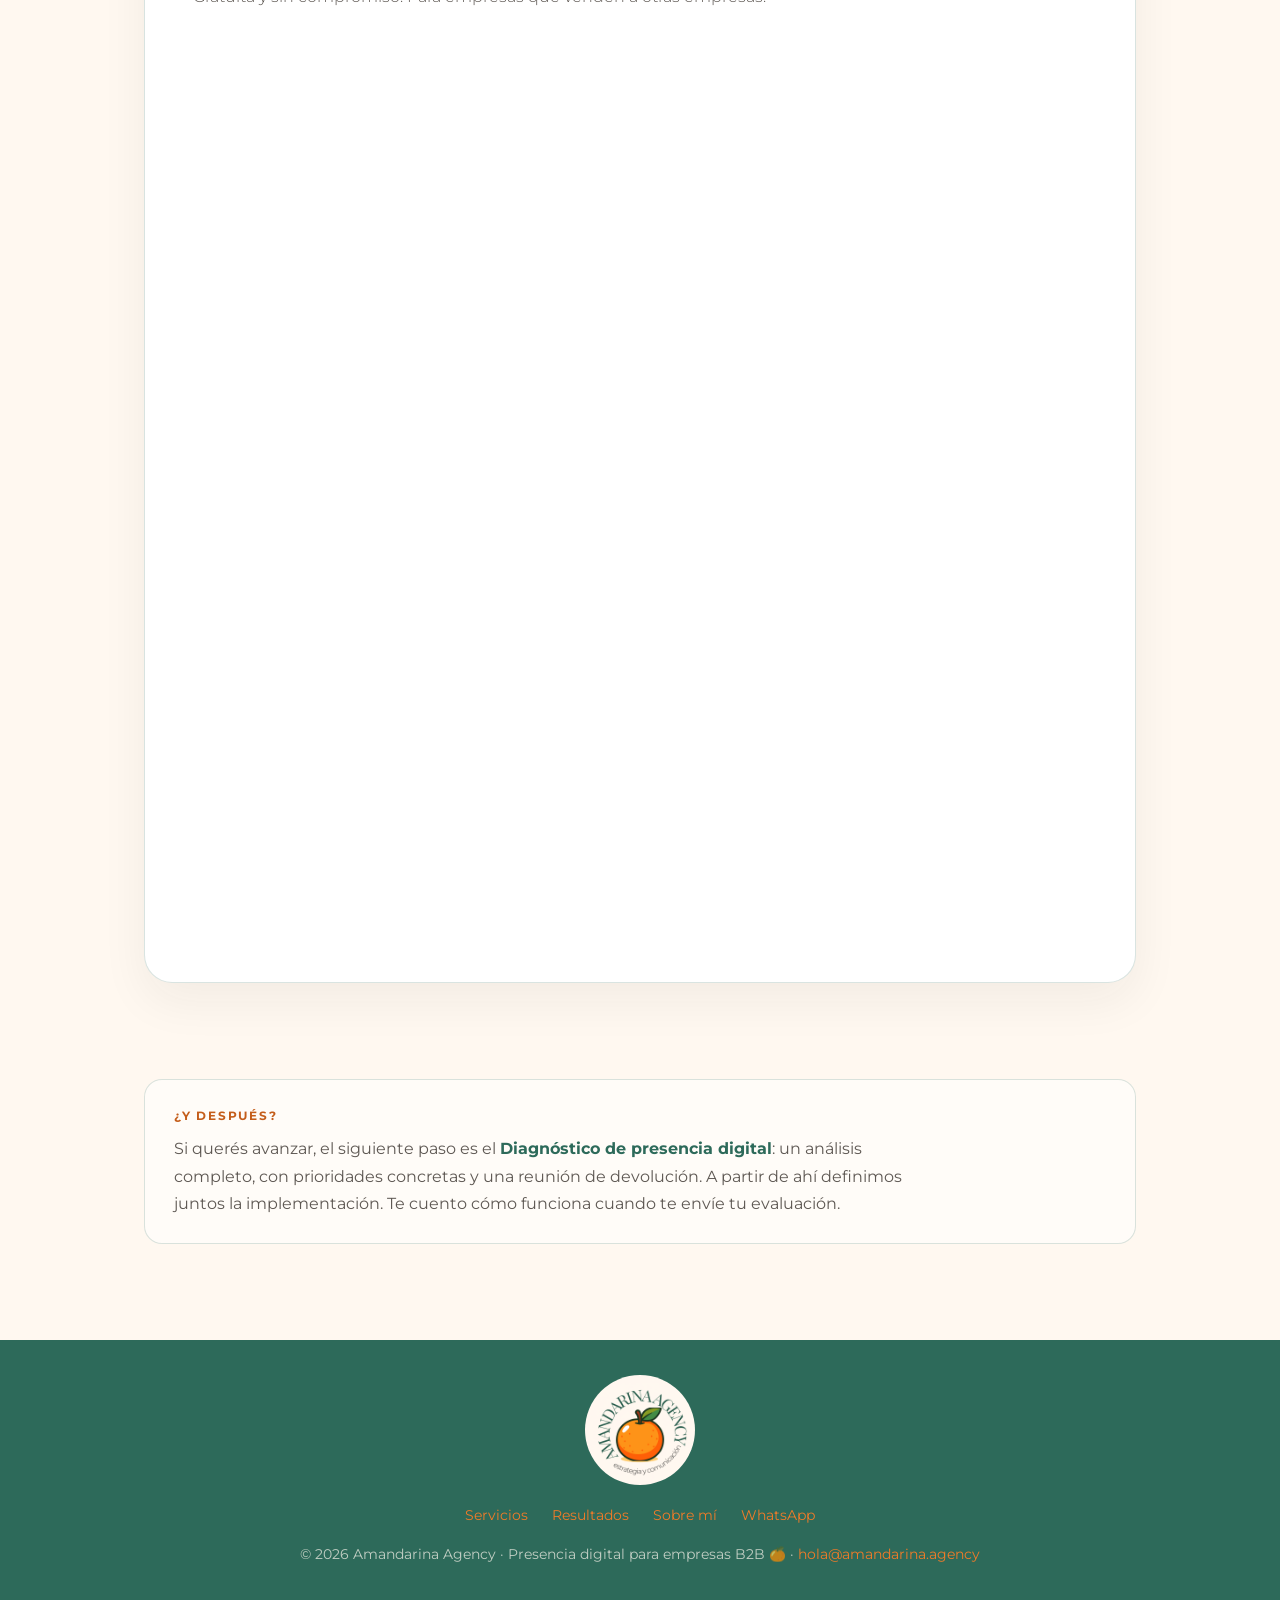
==== commit 476d20b7: "Update heading and list item text in evaluacion.html" ====
--- a/evaluacion.html
+++ b/evaluacion.html
@@ -144,7 +144,7 @@
         <section class="section">
             <div class="container">
                 <div class="label">Cómo funciona</div>
-                <h2>Tres pasos, sin compromiso.</h2>
+                <h2>En solo tres pasos.</h2>
                 <div class="steps">
                     <div class="step">
                         <div class="step-number">01</div>
@@ -173,7 +173,7 @@
                     <li>Tu empresa casi no tiene presencia digital y no sabés por dónde empezar.</li>
                     <li>Su presencia quedó desactualizada: publican poco o la web no se actualiza hace tiempo.</li>
                     <li>Publican, pero las publicaciones no generan consultas.</li>
-                    <li>Quieren llegar a empresas nuevas y no saben qué imagen transmiten cuando los buscan.</li>
+                    <li>Quieren llegar a empresas nuevas y no saben qué imagen transmiten.</li>
                     <li>Dependen del boca a boca y quieren que nuevos clientes los encuentren.</li>
                 </ul>
             </div>
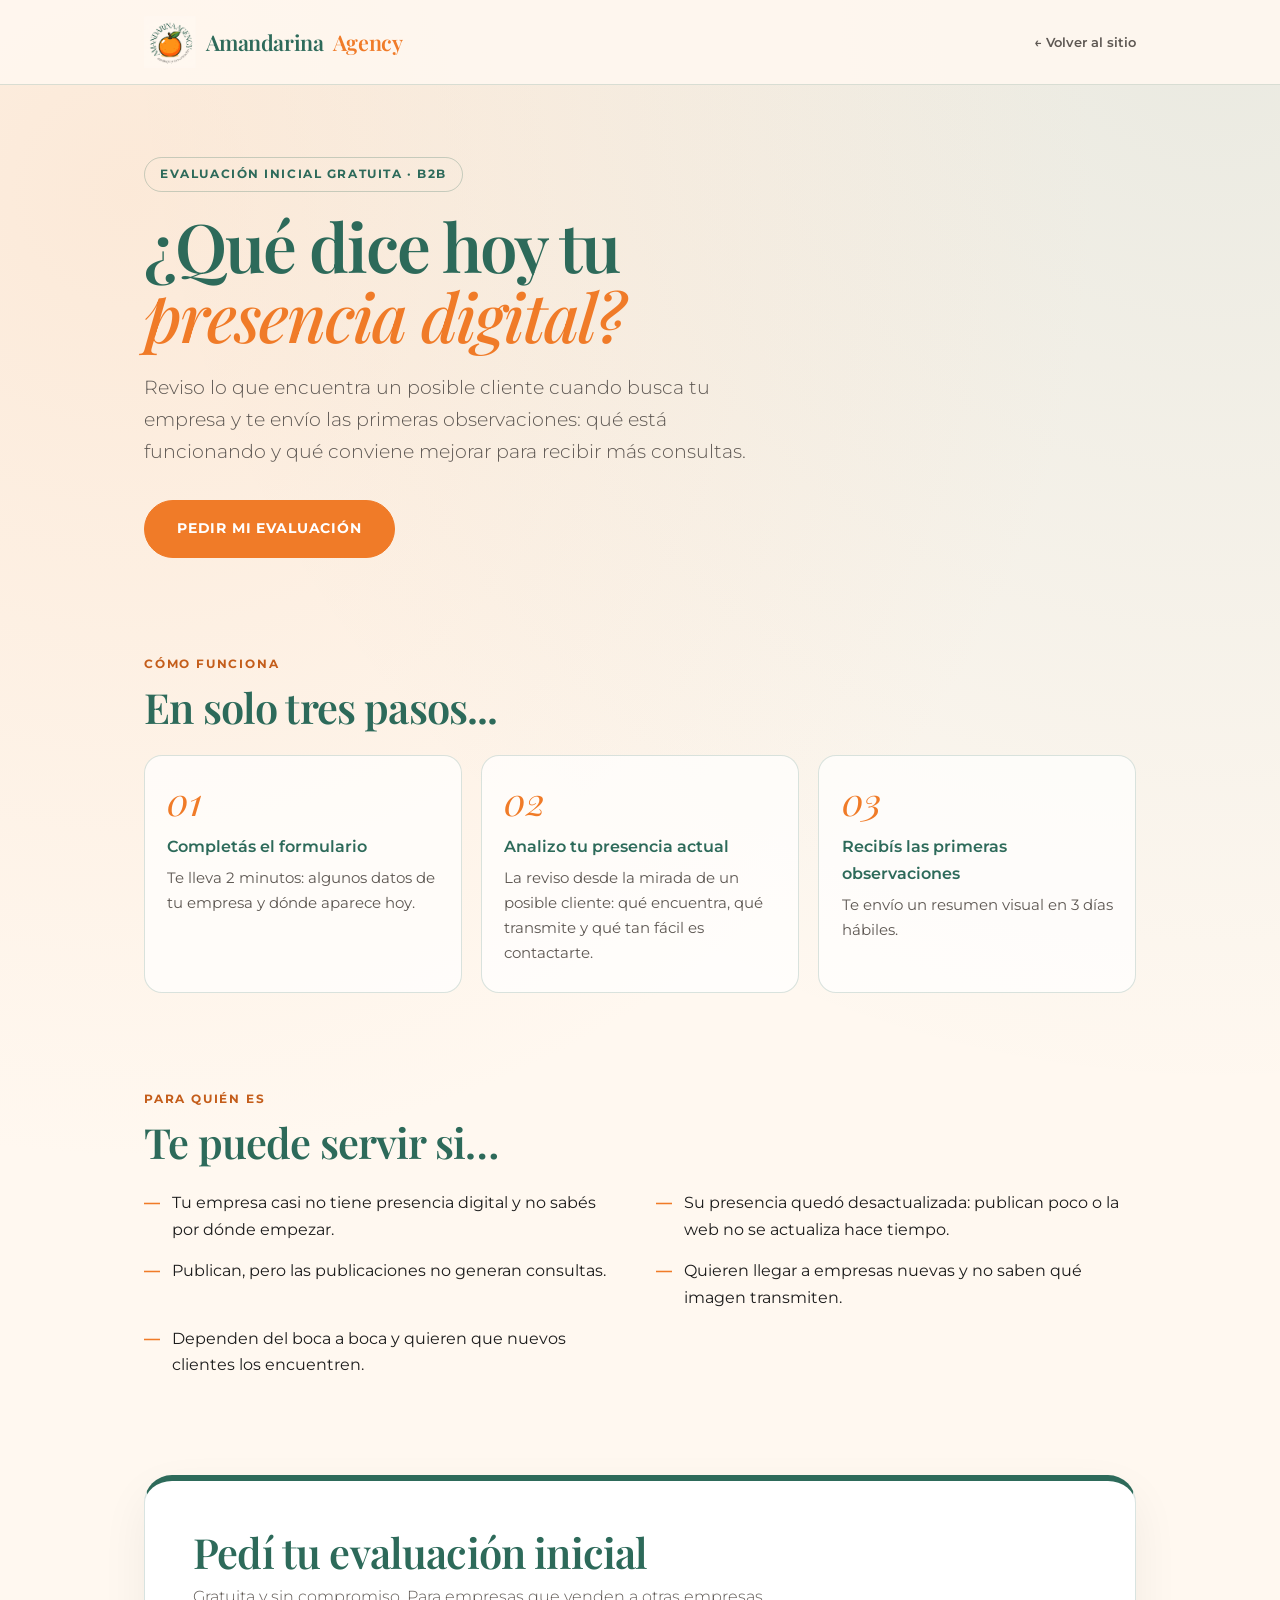
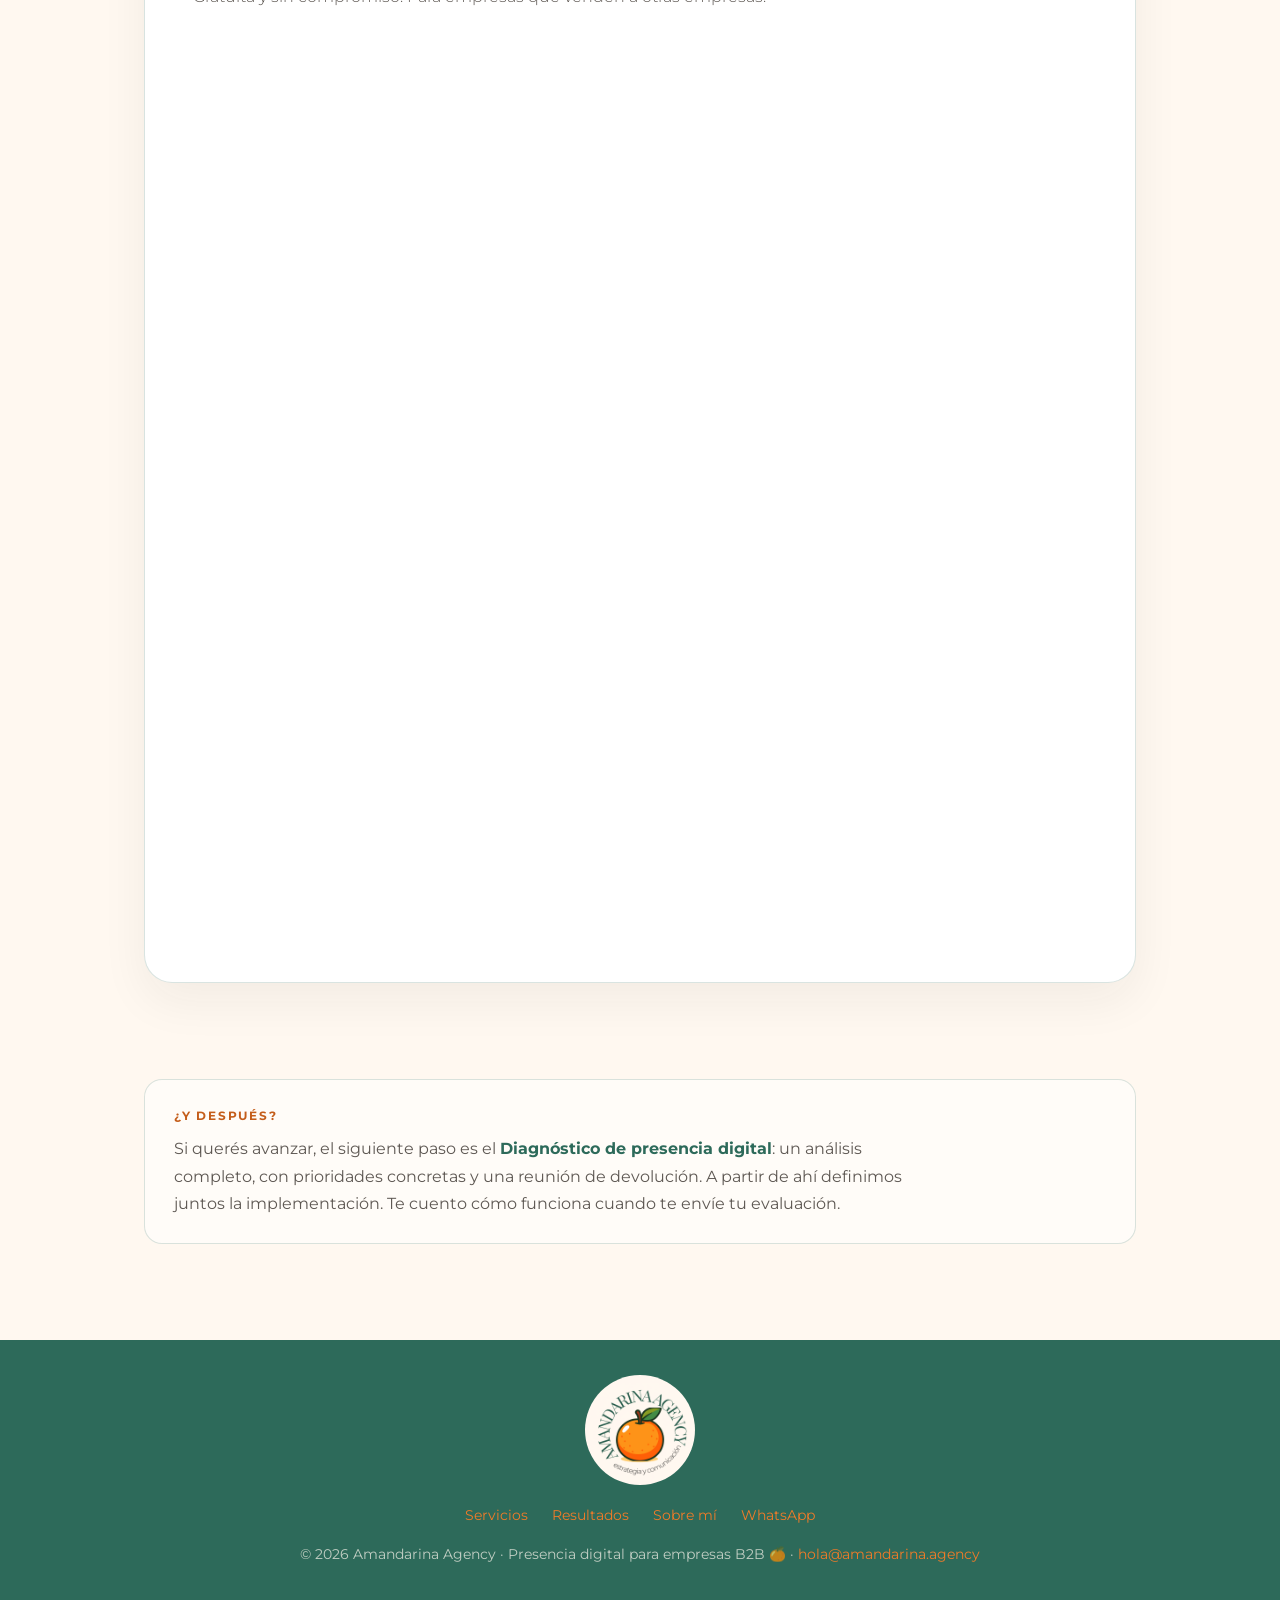
==== commit 9af1c1ab: "Update evaluacion.html" ====
--- a/evaluacion.html
+++ b/evaluacion.html
@@ -144,7 +144,7 @@
         <section class="section">
             <div class="container">
                 <div class="label">Cómo funciona</div>
-                <h2>En solo tres pasos.</h2>
+                <h2>En solo tres pasos...</h2>
                 <div class="steps">
                     <div class="step">
                         <div class="step-number">01</div>
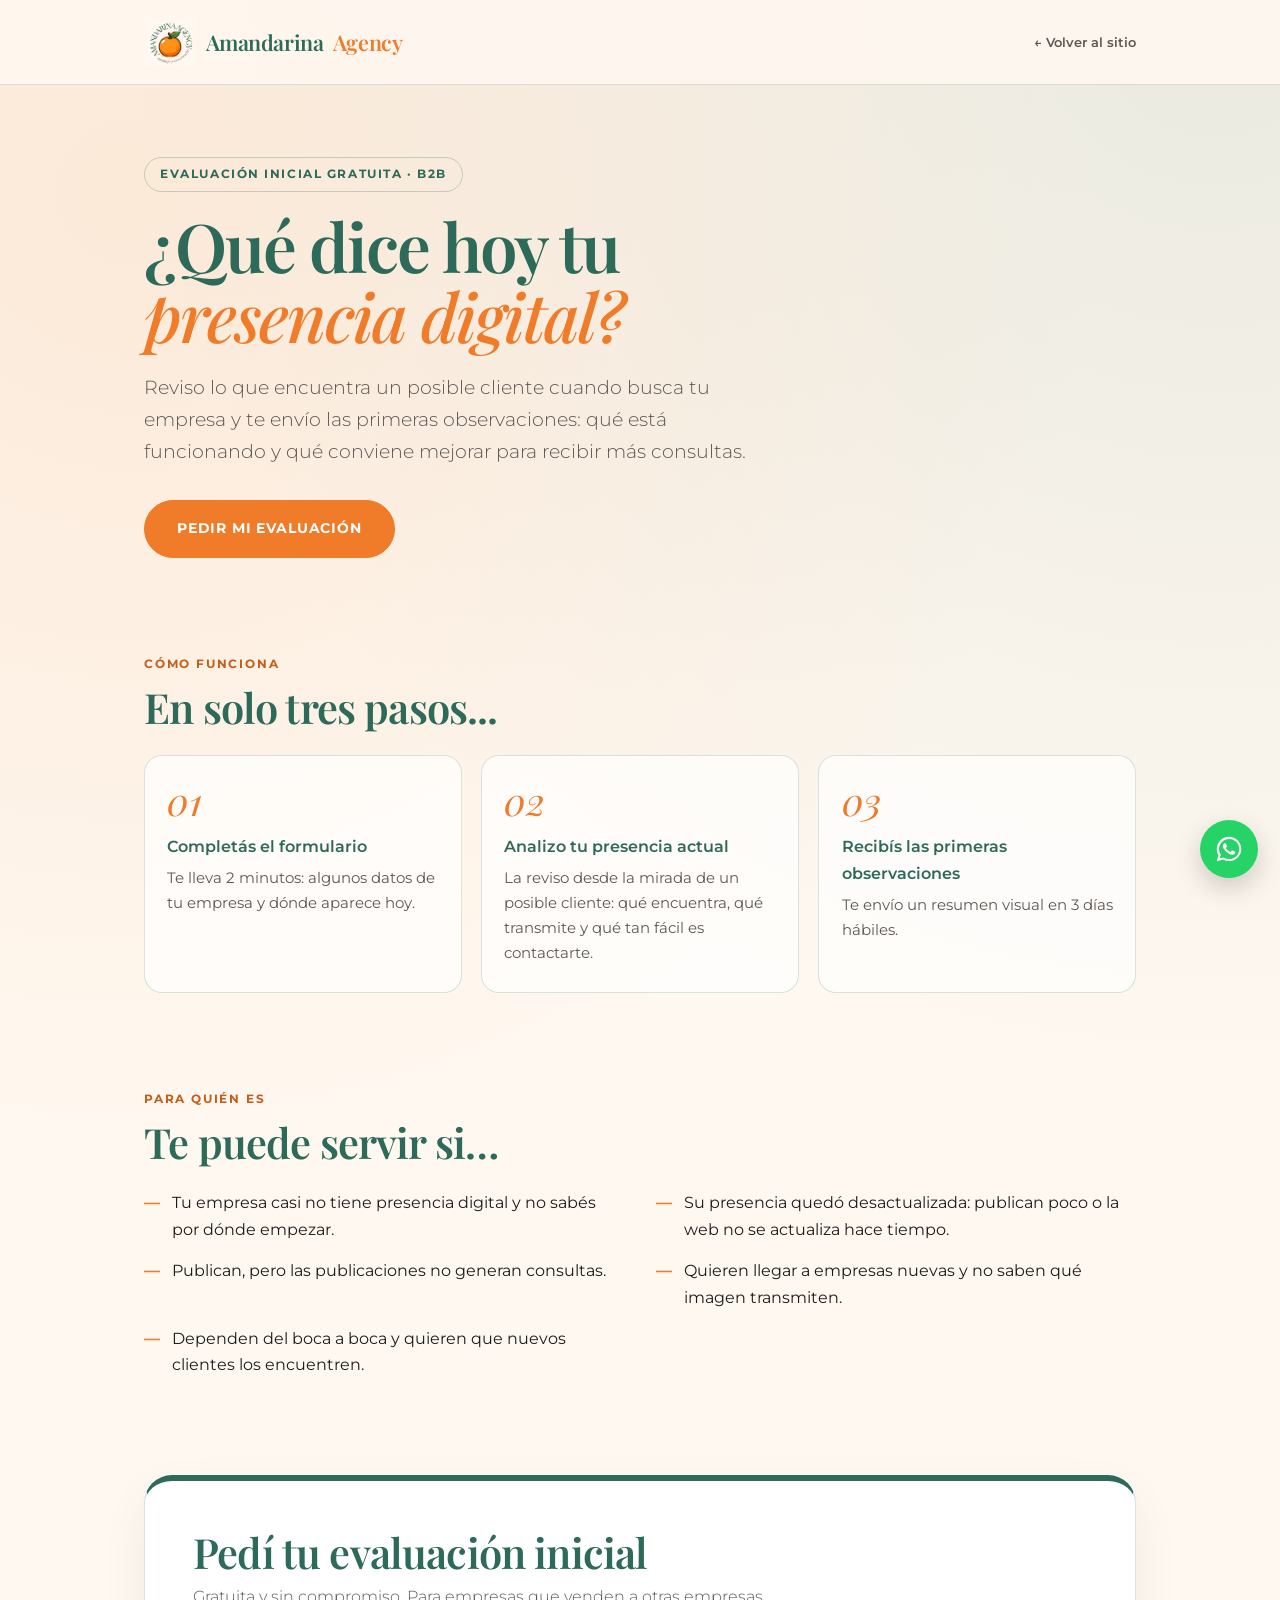
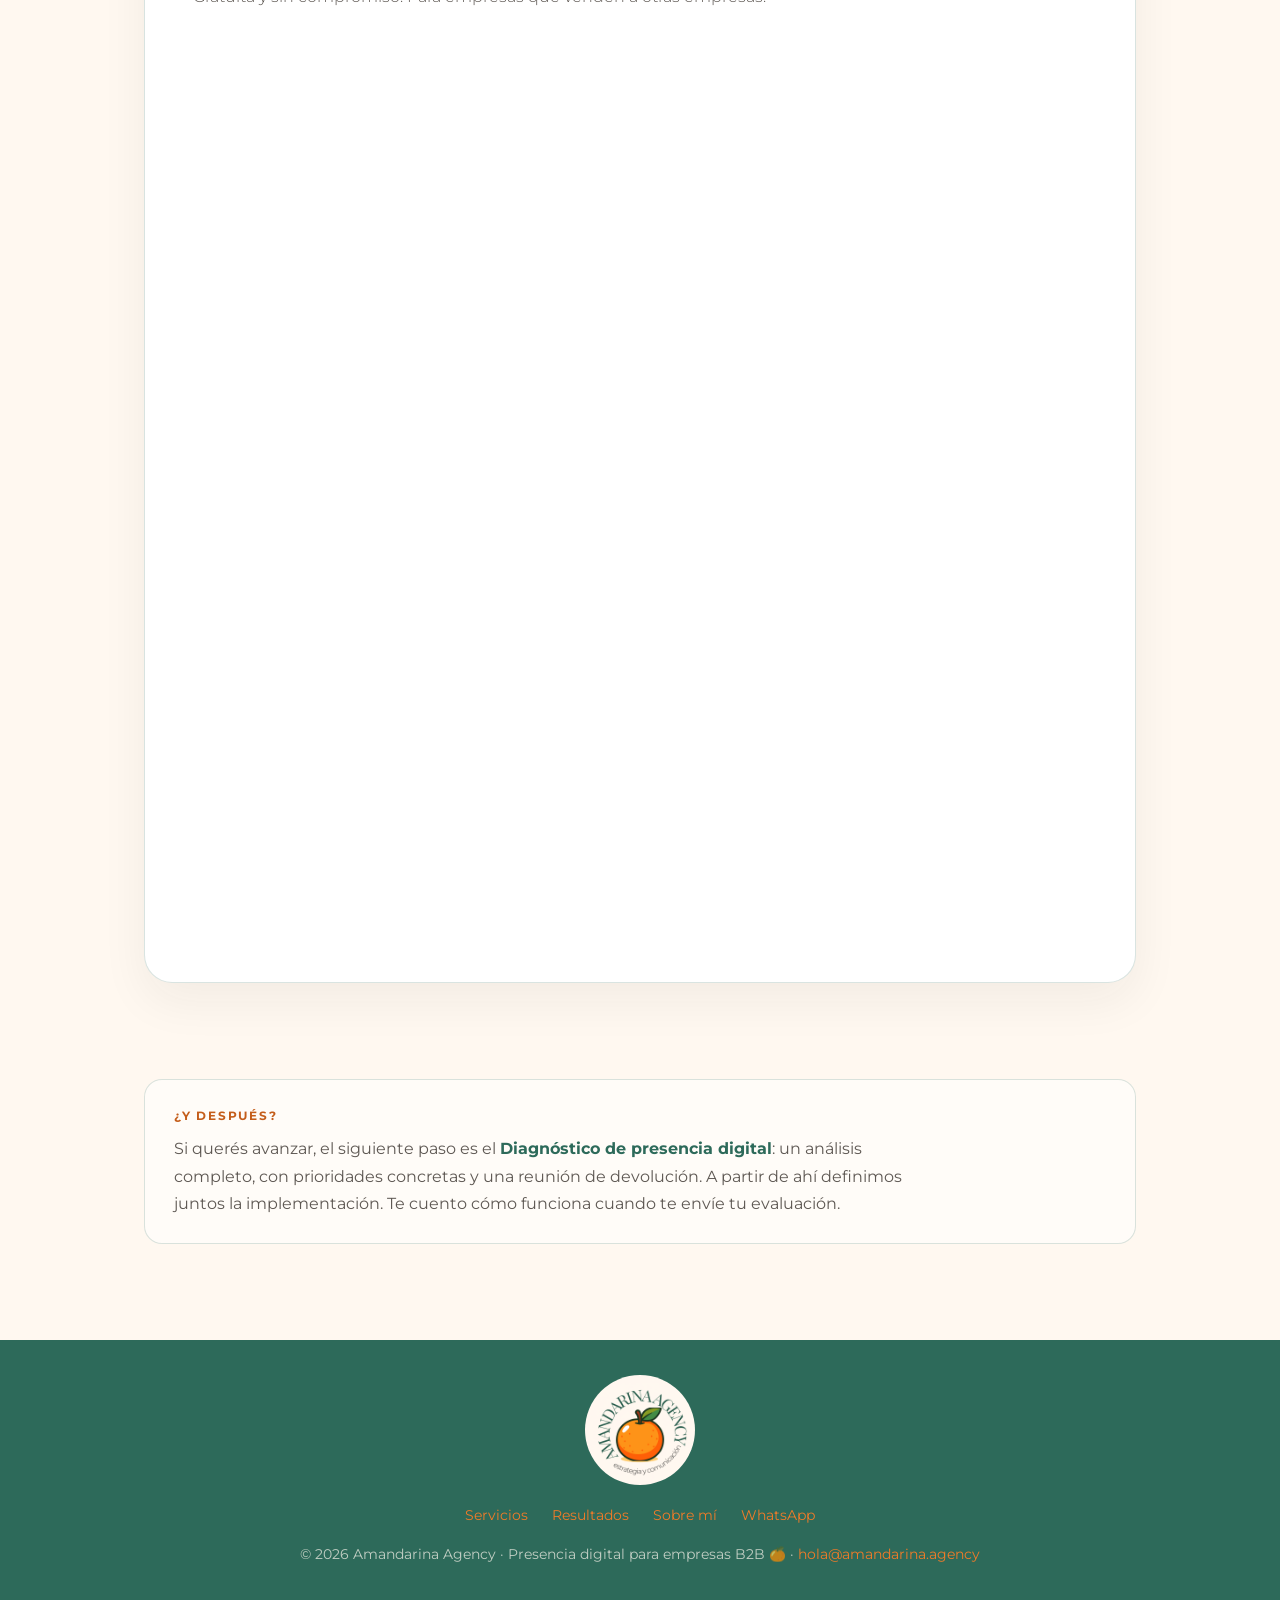
==== commit b39d95ba: "Add files via upload" ====
--- a/evaluacion.html
+++ b/evaluacion.html
@@ -115,6 +115,18 @@
         .footer { margin-top: 3rem; background: var(--color-green); color: rgba(255, 248, 240, 0.7); padding: 2.2rem 1.5rem; text-align: center; font-size: 0.85rem; }
         .footer a { color: var(--color-accent); }
 
+        .wa-float {
+            position: fixed; right: 22px; bottom: 22px; z-index: 90;
+            width: 58px; height: 58px; border-radius: 50%;
+            background: #25D366; color: #fff;
+            display: flex; align-items: center; justify-content: center;
+            box-shadow: 0 10px 26px rgba(28, 28, 28, 0.20);
+            transition: transform 0.25s ease, box-shadow 0.25s ease;
+        }
+        .wa-float:hover { color: #fff; transform: translateY(-3px); box-shadow: 0 14px 32px rgba(28, 28, 28, 0.26); }
+        .wa-float:focus-visible { outline: 3px solid var(--color-accent); outline-offset: 3px; }
+        .wa-float svg { width: 30px; height: 30px; fill: currentColor; }
+        @media (max-width: 520px) { .wa-float { right: 16px; bottom: 16px; width: 54px; height: 54px; } }
         @media (max-width: 760px) {
             .steps, .fit, form { grid-template-columns: 1fr; }
             .proof-mini { flex-direction: column; align-items: flex-start; }
@@ -210,6 +222,9 @@
         <p>© 2026 Amandarina Agency · Presencia digital para empresas B2B 🍊 · <a href="mailto:hola@amandarina.agency">hola@amandarina.agency</a></p>
     </footer>
 
+    <a class="wa-float" href="https://wa.me/5492994624587?text=Hola%20Amanda%2C%20quisiera%20consultar%20por%20la%20presencia%20digital%20de%20mi%20empresa." target="_blank" rel="noopener noreferrer" aria-label="Escribir por WhatsApp">
+        <svg viewBox="0 0 32 32" aria-hidden="true"><path d="M16.04 3C8.85 3 3 8.83 3 16.01c0 2.3.6 4.54 1.75 6.52L3 29l6.65-1.74a13.02 13.02 0 0 0 6.39 1.63h.01c7.19 0 13.04-5.84 13.04-13.02C29.09 8.83 23.23 3 16.04 3zm0 23.7h-.01a10.8 10.8 0 0 1-5.5-1.5l-.4-.24-3.95 1.03 1.05-3.84-.26-.4a10.7 10.7 0 0 1-1.65-5.74c0-5.95 4.85-10.8 10.82-10.8 2.89 0 5.6 1.12 7.64 3.17a10.7 10.7 0 0 1 3.16 7.64c0 5.96-4.85 10.79-10.9 10.79zm5.93-8.08c-.32-.16-1.93-.95-2.23-1.06-.3-.11-.52-.16-.73.16-.22.32-.84 1.06-1.03 1.27-.19.22-.38.24-.7.08-.33-.16-1.38-.51-2.62-1.62-.97-.86-1.62-1.93-1.81-2.25-.19-.33-.02-.5.14-.66.15-.15.33-.38.49-.57.16-.19.22-.33.33-.54.1-.22.05-.41-.03-.57-.08-.16-.73-1.76-1-2.41-.26-.63-.53-.55-.73-.56h-.62c-.22 0-.57.08-.87.41-.3.32-1.14 1.11-1.14 2.71s1.17 3.15 1.33 3.36c.16.22 2.3 3.5 5.57 4.91.78.34 1.39.54 1.86.69.78.25 1.5.21 2.06.13.63-.09 1.93-.79 2.2-1.55.27-.76.27-1.42.19-1.55-.08-.14-.3-.22-.62-.38z"/></svg>
+    </a>
     <script>
         var d = document, w = "https://tally.so/widgets/embed.js";
         var v = function () { if (typeof Tally !== "undefined") { Tally.loadEmbeds(); } else { d.querySelectorAll("iframe[data-tally-src]:not([src])").forEach(function (e) { e.src = e.dataset.tallySrc; }); } };
